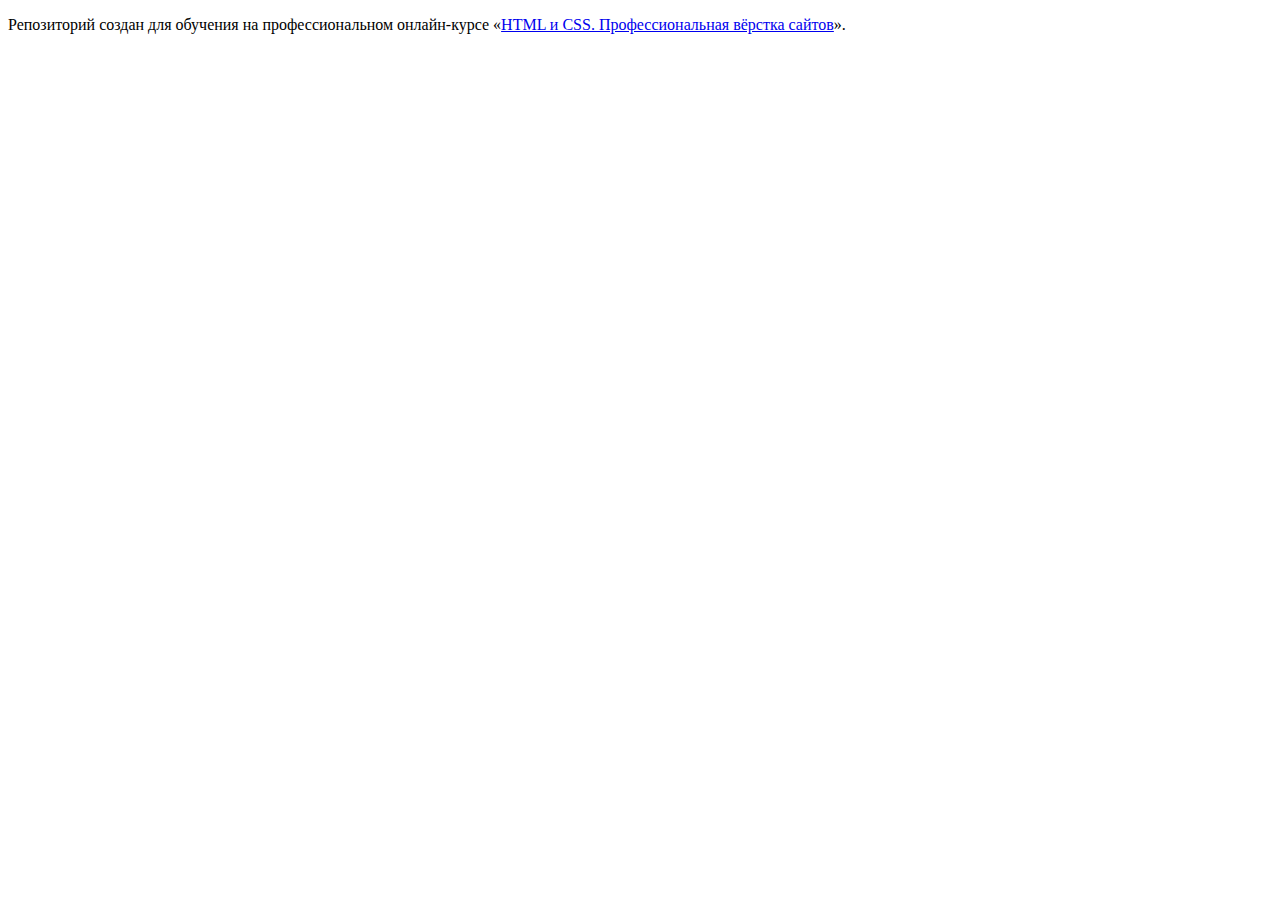
==== index.html @ 0f945d59 "init" ====
<!DOCTYPE html>
<html lang="ru">
  <head>
    <meta charset="utf-8" />
    <title>HTML Academy: Девайс</title>
  </head>
  <body>
    <p>
      Репозиторий создан для обучения на профессиональном онлайн‑курсе «<a
        href="https://htmlacademy.ru/intensive/htmlcss"
        >HTML и CSS. Профессиональная вёрстка сайтов</a
      >».
    </p>
  </body>
</html>
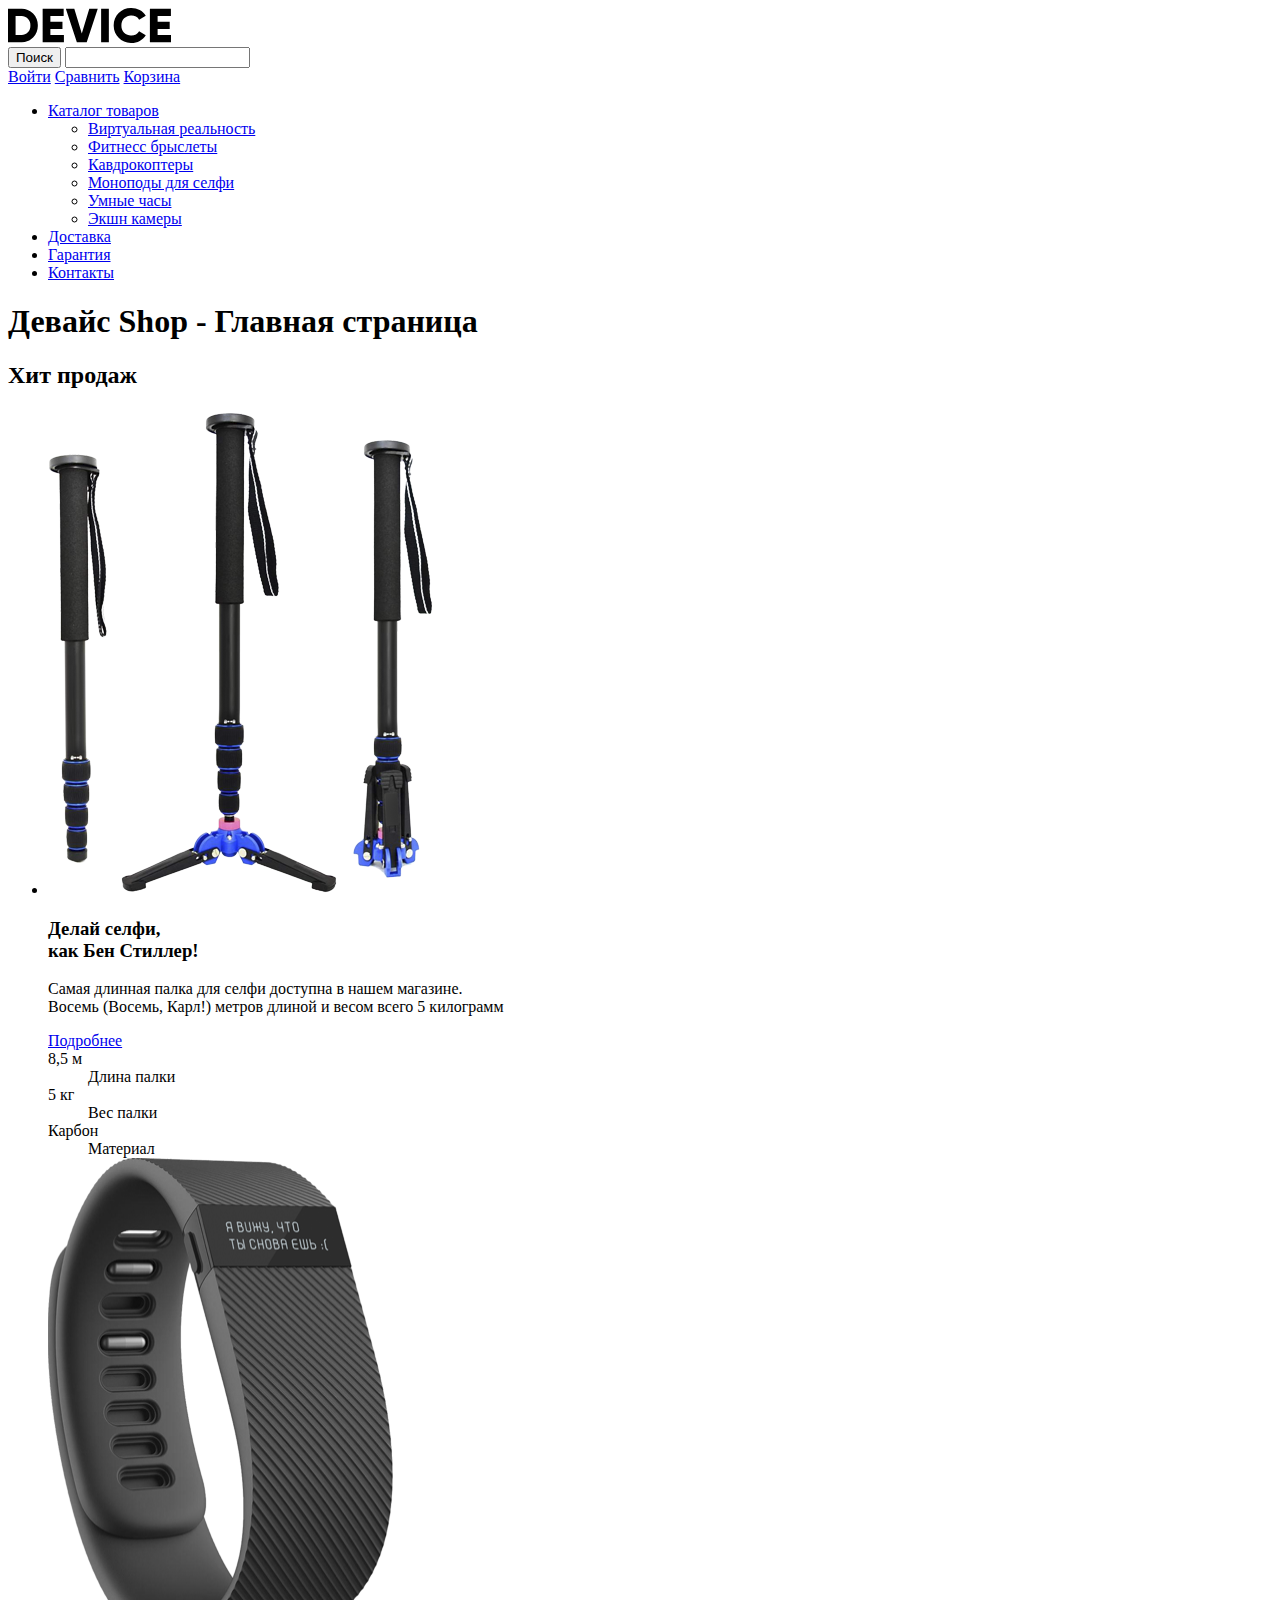
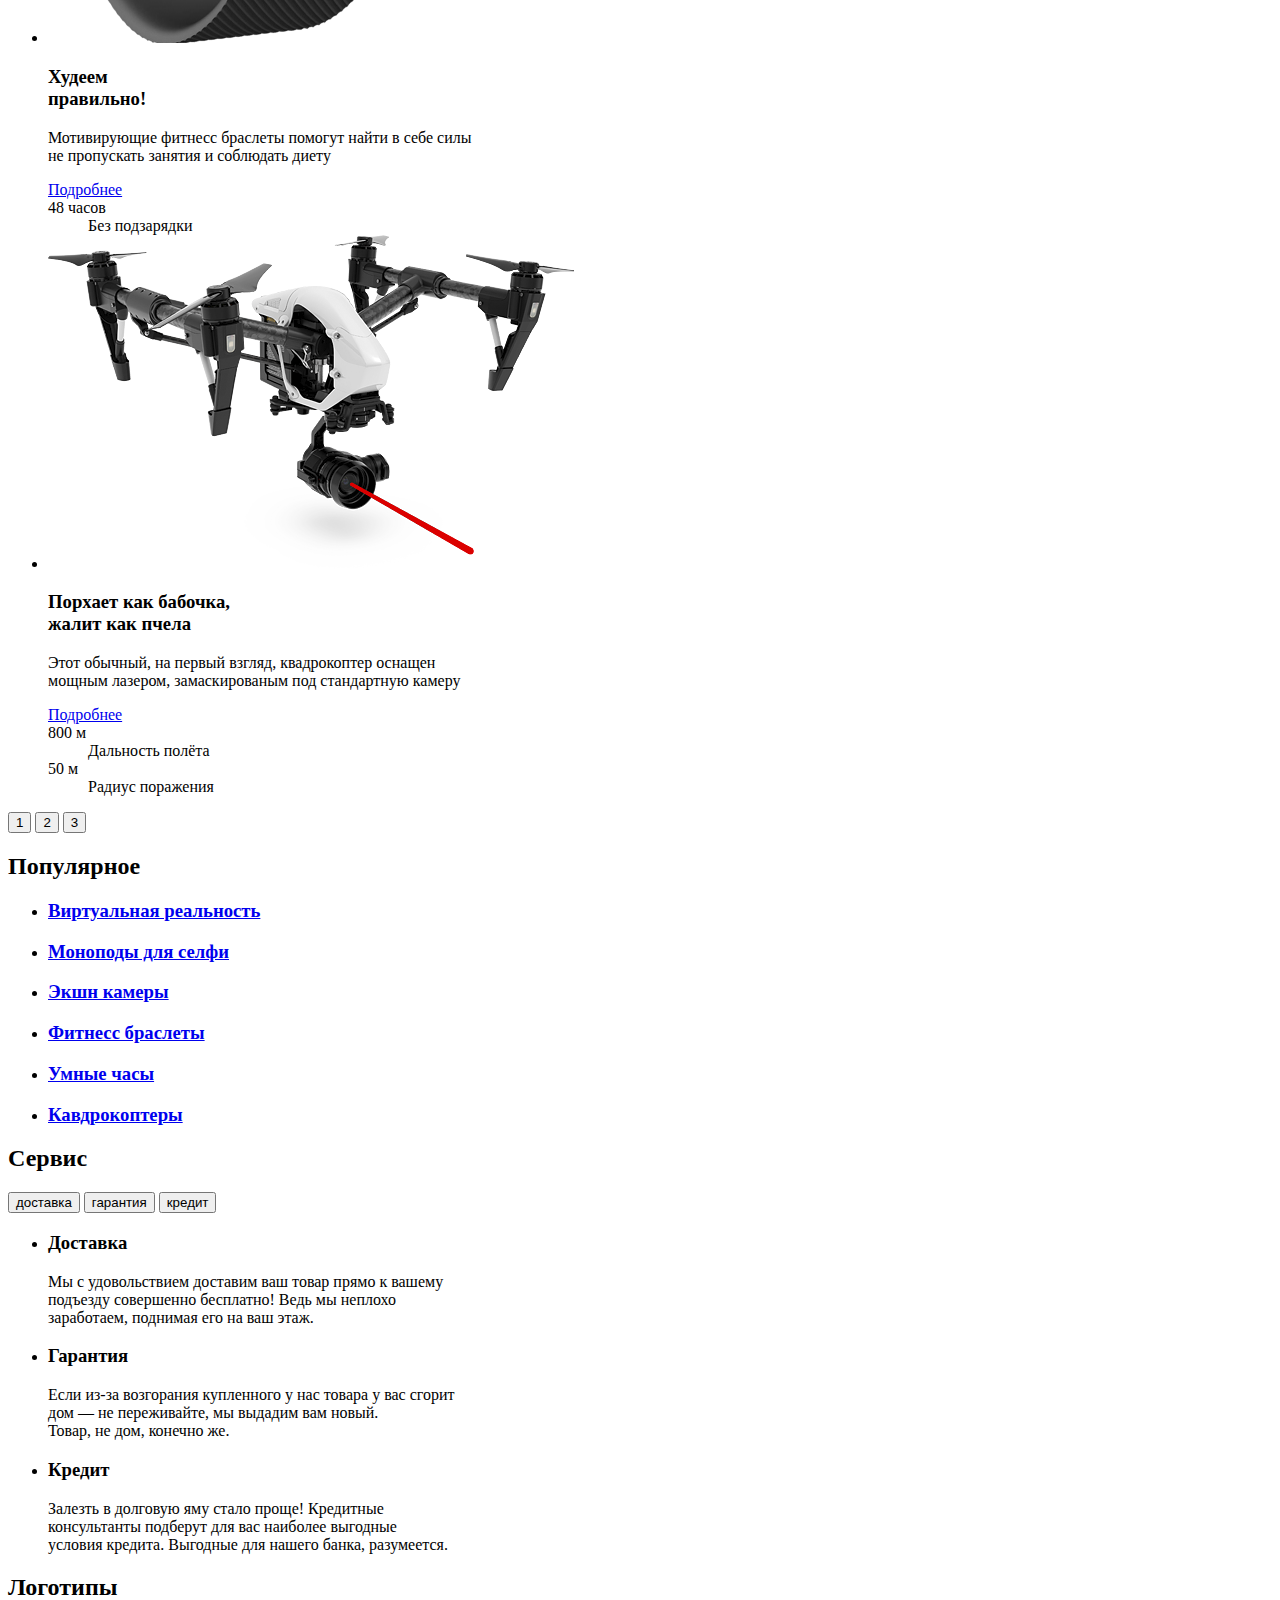
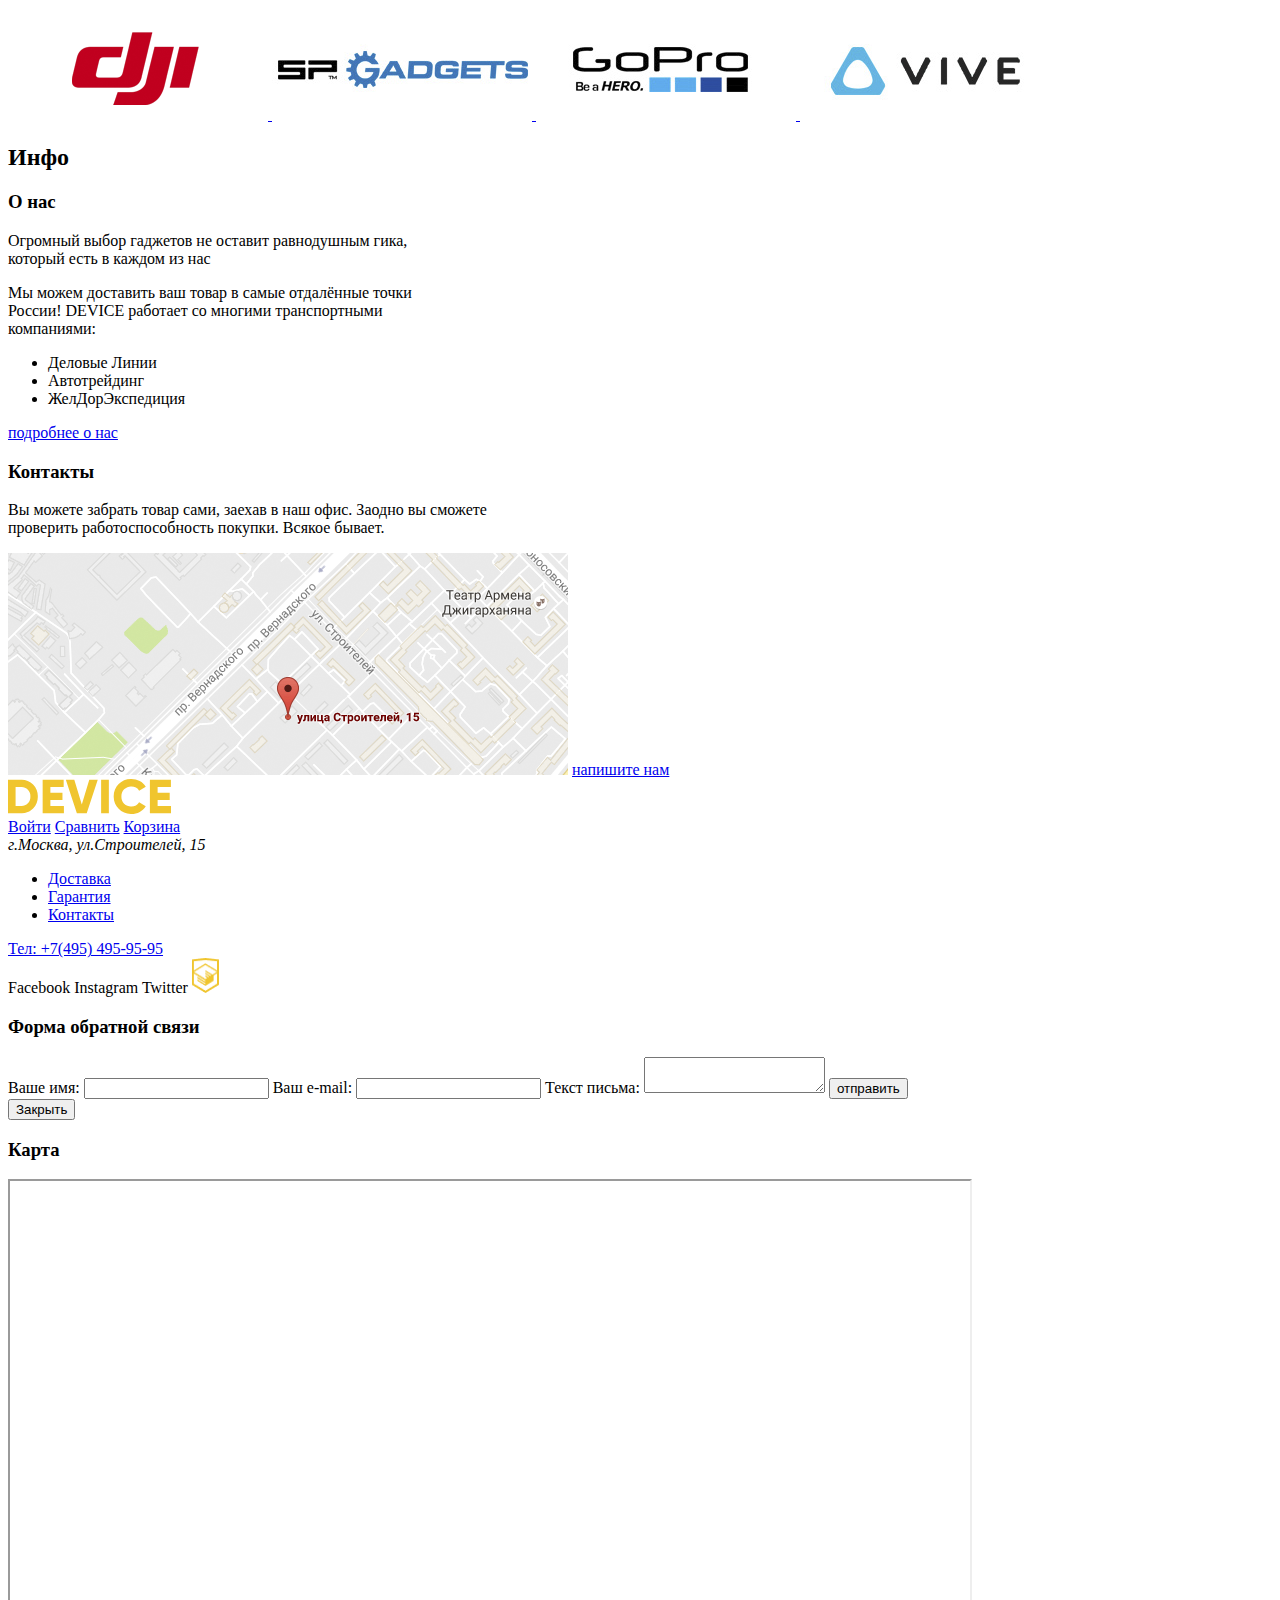
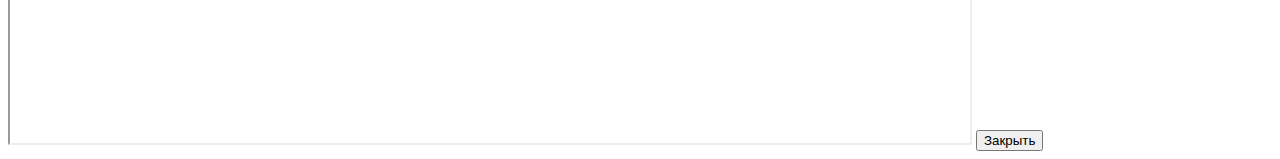
==== commit 1e667745: "add index markup" ====
--- a/index.html
+++ b/index.html
@@ -5,11 +5,307 @@
     <title>HTML Academy: Девайс</title>
   </head>
   <body>
-    <p>
-      Репозиторий создан для обучения на профессиональном онлайн‑курсе «<a
-        href="https://htmlacademy.ru/intensive/htmlcss"
-        >HTML и CSS. Профессиональная вёрстка сайтов</a
-      >».
-    </p>
+    <header>
+      <a>
+        <img src="/img/logo.svg" width="163" height="35" alt="Device logo" />
+      </a>
+      <div>
+        <form>
+          <button>Поиск</button>
+          <input type="text" />
+        </form>
+        <a href="#">Войти</a>
+        <a href="#">Сравнить</a>
+        <a href="#">Корзина</a>
+      </div>
+      <nav>
+        <ul>
+          <li>
+            <a href="#">Каталог товаров</a>
+            <div>
+              <ul>
+                <li><a href="#">Виртуальная реальность</a></li>
+                <li><a href="#">Фитнесс брыслеты</a></li>
+                <li><a href="#">Кавдрокоптеры</a></li>
+                <li><a href="#">Моноподы для селфи</a></li>
+                <li><a href="#">Умные часы</a></li>
+                <li><a href="#">Экшн камеры</a></li>
+              </ul>
+            </div>
+          </li>
+          <li><a href="#">Доставка</a></li>
+          <li><a href="#">Гарантия</a></li>
+          <li><a href="#">Контакты</a></li>
+        </ul>
+      </nav>
+    </header>
+    <main>
+      <h1>Девайс Shop - Главная страница</h1>
+      <section>
+        <h2>Хит продаж</h2>
+        <ul>
+          <li>
+            <div>
+              <img
+                src="/img/slider-1.png"
+                width="384"
+                height="486"
+                alt="Селфи палка"
+              />
+            </div>
+            <div>
+              <h3>
+                Делай селфи, <br />
+                как Бен Стиллер!
+              </h3>
+              <p>
+                Самая длинная палка для селфи доступна в нашем магазине. <br />
+                Восемь (Восемь, Карл!) метров длиной и весом всего 5 килограмм
+              </p>
+              <a href="#">Подробнее</a>
+              <dl>
+                <div>
+                  <dt>8,5 м</dt>
+                  <dd>Длина палки</dd>
+                </div>
+                <div>
+                  <dt>5 кг</dt>
+                  <dd>Вес палки</dd>
+                </div>
+                <div>
+                  <dt>Карбон</dt>
+                  <dd>Материал</dd>
+                </div>
+              </dl>
+            </div>
+          </li>
+          <li>
+            <div>
+              <img
+                src="/img/slider-2.png"
+                width="345"
+                height="485"
+                alt="Фитнесс браслет"
+              />
+            </div>
+            <div>
+              <h3>
+                Худеем <br />
+                правильно!
+              </h3>
+              <p>
+                Мотивирующие фитнесс браслеты помогут найти в себе силы <br />
+                не пропускать занятия и соблюдать диету
+              </p>
+              <a href="#">Подробнее</a>
+              <dl>
+                <div>
+                  <dt>48 часов</dt>
+                  <dd>Без подзарядки</dd>
+                </div>
+              </dl>
+            </div>
+          </li>
+          <li>
+            <div>
+              <img
+                src="/img/slider-3.png"
+                width="526"
+                height="334"
+                alt="Кавдрокоптер"
+              />
+            </div>
+            <div>
+              <h3>
+                Порхает как бабочка, <br />
+                жалит как пчела
+              </h3>
+              <p>
+                Этот обычный, на первый взгляд, квадрокоптер оснащен<br />
+                мощным лазером, замаскированым под стандартную камеру
+              </p>
+              <a href="#">Подробнее</a>
+              <dl>
+                <div>
+                  <dt>800 м</dt>
+                  <dd>Дальность полёта</dd>
+                </div>
+                <div>
+                  <dt>50 м</dt>
+                  <dd>Радиус поражения</dd>
+                </div>
+              </dl>
+            </div>
+          </li>
+        </ul>
+        <div>
+          <button>1</button>
+          <button>2</button>
+          <button>3</button>
+        </div>
+      </section>
+      <section>
+        <h2>Популярное</h2>
+        <ul>
+          <li>
+            <a href="#">
+              <div></div>
+              <h3>Виртуальная реальность</h3>
+            </a>
+          </li>
+          <li>
+            <a href="#">
+              <div></div>
+              <h3>Моноподы для селфи</h3>
+            </a>
+          </li>
+          <li>
+            <a href="#">
+              <div></div>
+              <h3>Экшн камеры</h3>
+            </a>
+          </li>
+          <li>
+            <a href="#">
+              <div></div>
+              <h3>Фитнесс браслеты</h3>
+            </a>
+          </li>
+          <li>
+            <a href="#">
+              <div></div>
+              <h3>Умные часы</h3>
+            </a>
+          </li>
+          <li>
+            <a href="#">
+              <div></div>
+              <h3>Кавдрокоптеры</h3>
+            </a>
+          </li>
+        </ul>
+      </section>
+      <section>
+        <h2>Сервис</h2>
+        <div>
+          <button>доставка</button>
+          <button>гарантия</button>
+          <button>кредит</button>
+        </div>
+      <ul>
+        <li>
+          <h3>Доставка</h3>
+          <p>Мы с удовольствием доставим ваш товар прямо к вашему <br>
+            подъезду совершенно бесплатно! Ведь мы неплохо <br>
+            заработаем, поднимая его на ваш этаж.</p>
+        </li>
+        <li>
+          <h3>Гарантия</h3>
+          <p>Если из-за возгорания купленного у нас товара у вас сгорит <br>
+            дом — не переживайте, мы выдадим вам новый. <br>
+            Товар, не дом, конечно же.</p>
+        </li>
+        <li>
+          <h3>Кредит</h3>
+          <p>Залезть в долговую яму стало проще! Кредитные <br>
+            консультанты подберут для вас наиболее выгодные <br>
+            условия кредита. Выгодные для нашего банка, разумеется.</p>
+        </li>
+      </ul>
+      </section>
+      <section>
+        <h2>Логотипы</h2>
+      <a href="#">
+        <img src="/img/djl.png"  width="260" height="100" alt="logo djl">
+      </a>
+      <a href="#">
+        <img src="/img/sp.png"  width="260" height="100" alt="logo sp">
+      </a>
+      <a href="#">
+        <img src="/img/gopro.png"  width="260" height="100" alt="logo gopro">
+      </a>
+      <a href="#">
+        <img src="/img/vive.png"  width="260" height="100" alt="logo vive">
+      </a>
+      </section>
+      <section>
+        <h2>Инфо</h2>
+        <div>
+          <h3>О нас</h3>
+          <p>Огромный выбор гаджетов не оставит равнодушным гика, <br>
+          который есть в каждом из нас</p>
+          <p>Мы можем доставить ваш товар в самые отдалённые точки <br>
+            России! DEVICE работает со многими транспортными <br> компаниями:</p>
+          <ul>
+            <li>Деловые Линии</li>
+            <li>Автотрейдинг</li>
+            <li>ЖелДорЭкспедиция</li>
+          </ul>
+          <a href="#">подробнее о нас</a>
+        </div>
+        <div>
+          <h3>Контакты</h3>
+          <p>Вы можете забрать товар сами, заехав в наш офис. Заодно вы сможете <br>
+          проверить работоспособность покупки. Всякое бывает.</p>
+          <img src="/img/map.png" width="560" height="222" alt="Карта">
+          <a href="#">напишите нам</a>
+        </div>
+      </section>
+    </main>
+    <footer>
+      <div>
+        <a href="#">
+          <img src="/img/logo-1.svg" alt="Логотип Девайс">
+        </a>
+        <div>
+          <a href="#">Войти</a>
+          <a href="#">Сравнить</a>
+          <a href="#">Корзина</a>
+        </div>
+      </div>
+      <div>
+        <address>г.Москва, ул.Строителей, 15</address>
+        <ul>
+          <li><a href="#">Доставка</a></li>
+          <li><a href="#">Гарантия</a></li>
+          <li><a href="#">Контакты</a></li>
+        </ul>
+        <a href="tel: +74954959595">Тел: +7(495) 495-95-95</a>
+      </div>
+      <div>
+        <span>Facebook</span>
+        <span>Instagram</span>
+        <span>Twitter</span>
+        <a href="#">
+          <img src="/img/logo-html.png" width="27" height="35" alt="Логотип Академии">
+        </a>
+      </div>
+    </footer>
+
+    <section>
+      <h3>Форма обратной связи</h3>
+      <form>
+        <label >Ваше имя:
+          <input>
+        </label>
+
+        <label>Ваш e-mail:
+          <input>
+        </label>
+
+        <label>Текст письма:
+          <textarea></textarea>
+        </label>
+        <button>отправить</button>
+      </form>
+      <button>Закрыть</button>
+    </section>
+
+    <section>
+      <h3>Карта</h3>
+      <iframe src="https://yandex.ru/map-widget/v1/-/CCUBjChlGD" width="960" height="562"></iframe>
+      <button type="button">Закрыть</button>
+    </section>
+
   </body>
 </html>
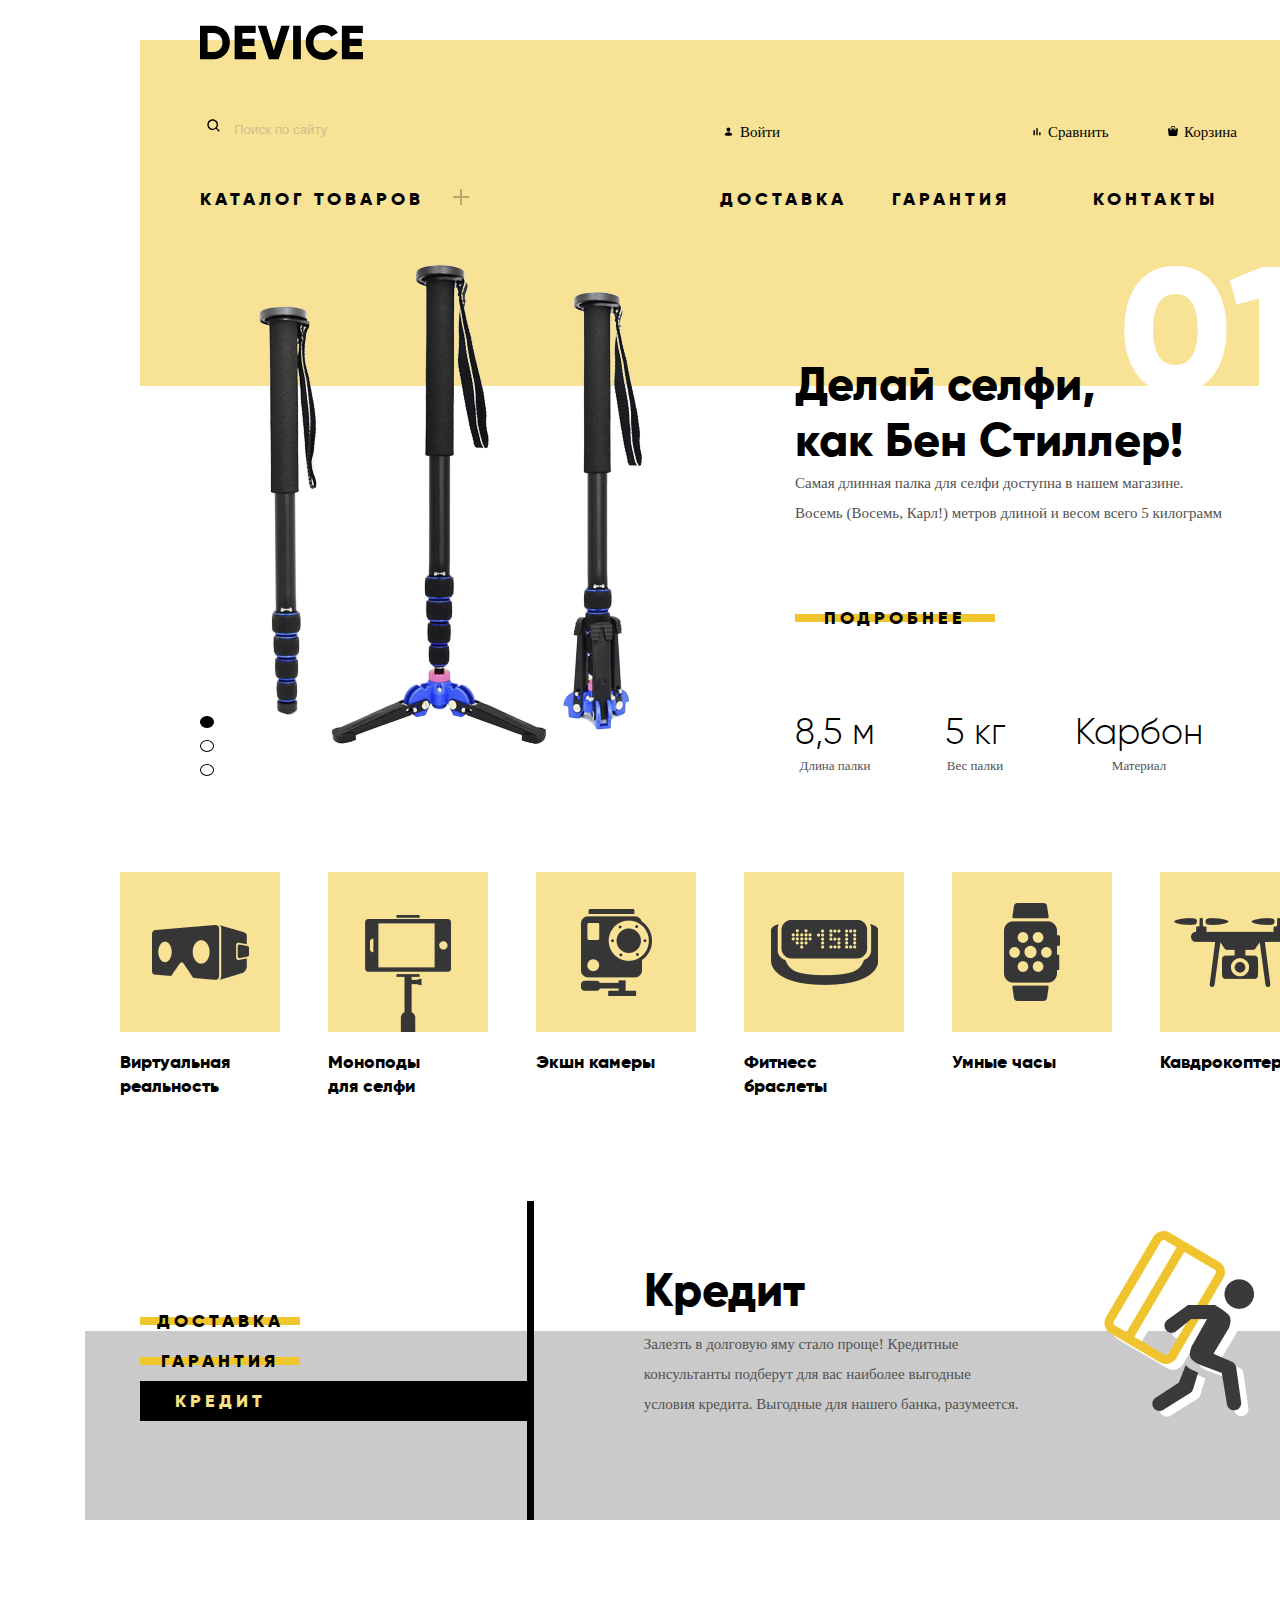
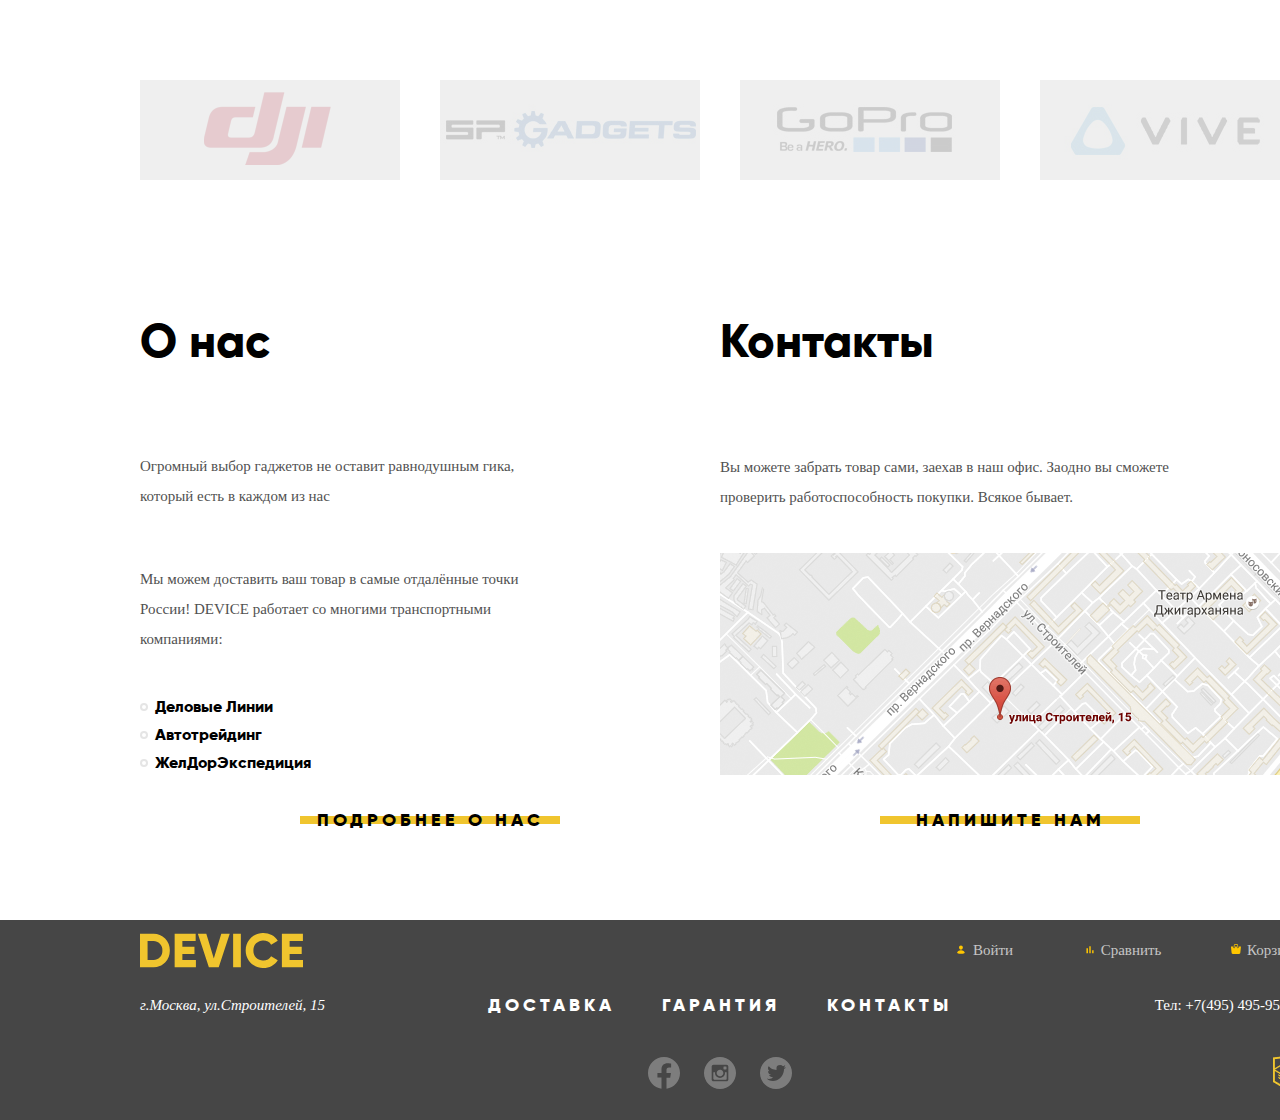
==== commit 544dc9ed: "catalog page complited" ====
--- a/index.html
+++ b/index.html
@@ -1,51 +1,130 @@
 <!DOCTYPE html>
-<html lang="ru">
+<html class="page" lang="ru">
   <head>
     <meta charset="utf-8" />
+    <link rel="stylesheet" href="css/normalize.css" />
+    <link rel="stylesheet" href="css/style.css" />
     <title>HTML Academy: Девайс</title>
   </head>
-  <body>
-    <header>
-      <a>
-        <img src="/img/logo.svg" width="163" height="35" alt="Device logo" />
+  <body class="page-body">
+    <svg display="none">
+      <symbol id="icon-user" viewBox="0 -5 16 18">
+        <path
+          d="M8.5 2.33331C9.69709 2.33331 10.6667 3.37748 10.6667 4.66665C10.6667 5.95581 9.69709 6.99998 8.5 6.99998C7.30292 6.99998 6.33334 5.95581 6.33334 4.66665C6.33334 3.37748 7.30292 2.33331 8.5 2.33331ZM8.5 11.6666C8.5 11.6666 12.8333 11.6666 12.8333 10.5C12.8333 9.09998 10.7208 7.58331 8.5 7.58331C6.27917 7.58331 4.16667 9.09998 4.16667 10.5C4.16667 11.6666 8.5 11.6666 8.5 11.6666Z"
+        />
+      </symbol>
+      <symbol id="icon-compare" viewBox="0 -3 14 16">
+        <path
+          d="M2.91669 5.36669H4.66669V11.0834H2.91669V5.36669ZM6.18335 2.91669H7.81669V11.0834H6.18335V2.91669ZM9.45002 7.58335H11.0834V11.0834H9.45002V7.58335Z"
+        />
+      </symbol>
+      <symbol id="icon-cart" viewBox="0 -1 12 12">
+        <path
+          d="M9.86209 2.52174C9.79272 2.43994 9.69335 2.39319 9.58921 2.39319H7.65768V3.41883C7.65768 3.89011 7.25353 4.27353 6.75677 4.27353C6.26002 4.27353 5.85587 3.89011 5.85587 3.41883V2.39319H4.05407V3.41883C4.05407 3.89011 3.64993 4.27353 3.15317 4.27353C2.65641 4.27353 2.25227 3.89011 2.25227 3.41883V2.39319H0.320829C0.216595 2.39319 0.117225 2.43994 0.0478559 2.52174C-0.0216036 2.60353 -0.0544864 2.71259 -0.0425945 2.82148L0.605604 8.78464C0.617676 9.45695 1.14173 10 1.78425 10H8.12578C8.76822 10 9.29227 9.45695 9.30443 8.78455L9.95263 2.82139C9.96443 2.71259 9.93155 2.60353 9.86209 2.52174Z"
+        />
+        <path
+          d="M3.15321 3.76068C3.35195 3.76068 3.51357 3.60735 3.51357 3.4188V1.53846C3.51357 1.01051 4.07474 0.683761 4.59465 0.683761H5.49555C6.04276 0.683761 6.39645 1.01923 6.39645 1.53846V3.4188C6.39645 3.60735 6.55816 3.76068 6.75681 3.76068C6.95546 3.76068 7.11717 3.60735 7.11717 3.4188V1.53846C7.11717 0.647009 6.43519 0 5.49555 0H4.59465C3.60114 0 2.79285 0.690171 2.79285 1.53846V3.4188C2.79285 3.60735 2.95447 3.76068 3.15321 3.76068Z"
+        />
+      </symbol>
+    </svg>
+    <header class="header">
+      <a class="logo header-logo link" href="/index.html">
+        <img src="/img/logo.svg" width="163" height="35" alt="Логотип сайта Device" />
       </a>
-      <div>
-        <form>
-          <button>Поиск</button>
-          <input type="text" />
+      <nav class="header-nav">
+        <form class="search-form">
+          <button class="search-form_button" type="submit">
+            <svg
+              width="16"
+              height="16"
+              viewBox="0 0 16 16"
+              fill="none"
+              xmlns="http://www.w3.org/2000/svg"
+            >
+              <path
+                d="M6.66671 12C7.85003 11.9998 8.99924 11.6036 9.93137 10.8747L12.862 13.8053L13.8047 12.8627L10.874 9.932C11.6034 8.99977 11.9998 7.85029 12 6.66666C12 3.726 9.60737 1.33333 6.66671 1.33333C3.72604 1.33333 1.33337 3.726 1.33337 6.66666C1.33337 9.60733 3.72604 12 6.66671 12ZM6.66671 2.66666C8.87271 2.66666 10.6667 4.46066 10.6667 6.66666C10.6667 8.87266 8.87271 10.6667 6.66671 10.6667C4.46071 10.6667 2.66671 8.87266 2.66671 6.66666C2.66671 4.46066 4.46071 2.66666 6.66671 2.66666Z"
+                fill="black"
+              />
+            </svg>
+            <span class="visually-hidden">Поиск</span>
+          </button>
+          <input
+            class="search-form_input"
+            type="text"
+            placeholder="Поиск по сайту"
+          />
         </form>
-        <a href="#">Войти</a>
-        <a href="#">Сравнить</a>
-        <a href="#">Корзина</a>
+        <div class="login-section">
+          <a class="header-link login" href="#">
+            <svg class="header-svg user-svg" width="16" height="16">
+              <use xlink:href="#icon-user"></use></svg
+            >Войти
+          </a>
+        </div>
+        <div class="cart-section">
+          <a class="header-link compare" href="#">
+            <svg class="header-svg" width="14" height="14">
+              <use xlink:href="#icon-compare"></use></svg
+            >Сравнить</a
+          >
+          <a class="header-link cart" href="#">
+            <svg class="header-svg" width="12" height="12">
+              <use xlink:href="#icon-cart"></use></svg
+            >Корзина
+          </a>
+        </div>
+        <div class="header-catalog">
+          <a class="nav-link link" href="#">
+            Каталог товаров
+          </a>
+          <svg
+            width="16"
+            height="16"
+            viewBox="0 0 16 16"
+            fill="none"
+            xmlns="http://www.w3.org/2000/svg"
+          >
+            <g opacity="0.3">
+              <path d="M16 7H9V0H7V7H0V9H7V16H9V9H16V7Z" fill="#272525" />
+            </g>
+          </svg>
+          <ul class="catalog-list list">
+            <li>
+              <a class="catalog-link link" href="#"
+              >Виртуальная реальность</a
+            >
+          </li>
+          <li>
+            <a class="catalog-link link" href="#">Фитнесс браслеты</a>
+          </li>
+          <li>
+            <a class="catalog-link link" href="#">Кавдрокоптеры</a>
+          </li>
+          <li>
+            <a class="catalog-link link" href="#">Моноподы для селфи</a>
+          </li>
+          <li>
+            <a class="catalog-link link" href="#">Умные часы</a>
+          </li>
+          <li>
+            <a class="catalog-link link" href="#">Экшн камеры</a>
+          </li>
+        </ul>
       </div>
-      <nav>
-        <ul>
-          <li>
-            <a href="#">Каталог товаров</a>
-            <div>
-              <ul>
-                <li><a href="#">Виртуальная реальность</a></li>
-                <li><a href="#">Фитнесс брыслеты</a></li>
-                <li><a href="#">Кавдрокоптеры</a></li>
-                <li><a href="#">Моноподы для селфи</a></li>
-                <li><a href="#">Умные часы</a></li>
-                <li><a href="#">Экшн камеры</a></li>
-              </ul>
-            </div>
-          </li>
-          <li><a href="#">Доставка</a></li>
-          <li><a href="#">Гарантия</a></li>
-          <li><a href="#">Контакты</a></li>
-        </ul>
+        <div class="header-delivery">
+          <a class="nav-link link" href="#">Доставка</a>
+          <a class="nav-link link" href="#">Гарантия</a>
+        </div>
+        <a class="header-contacts nav-link link" href="#">Контакты</a>
       </nav>
     </header>
-    <main>
-      <h1>Девайс Shop - Главная страница</h1>
-      <section>
-        <h2>Хит продаж</h2>
-        <ul>
-          <li>
-            <div>
+    <main class="main-container">
+      <h1 class="visually-hidden">Девайс Shop - Главная страница</h1>
+      <section class="main-slider-wrapper">
+        <h2 class="visually-hidden">Хит продаж</h2>
+        <ul class="main-slider-list list">
+          <li class="main-slider-item slider-item--active">
+            <div class="slider-img">
               <img
                 src="/img/slider-1.png"
                 width="384"
@@ -53,8 +132,8 @@
                 alt="Селфи палка"
               />
             </div>
-            <div>
-              <h3>
+            <div class="slider-content">
+              <h3 class="slider-header">
                 Делай селфи, <br />
                 как Бен Стиллер!
               </h3>
@@ -62,25 +141,27 @@
                 Самая длинная палка для селфи доступна в нашем магазине. <br />
                 Восемь (Восемь, Карл!) метров длиной и весом всего 5 килограмм
               </p>
-              <a href="#">Подробнее</a>
-              <dl>
-                <div>
-                  <dt>8,5 м</dt>
-                  <dd>Длина палки</dd>
+              <button class="button slider-content-button" href="#">
+                Подробнее
+              </button>
+              <div class="slider-table">
+                <div class="slider-table-column">
+                  <div class="slider-table-value">8,5 м</div>
+                  <div class="slider-table-property">Длина палки</div>
                 </div>
-                <div>
-                  <dt>5 кг</dt>
-                  <dd>Вес палки</dd>
+                <div class="slider-table-column">
+                  <div class="slider-table-value">5 кг</div>
+                  <div class="slider-table-property">Вес палки</div>
                 </div>
-                <div>
-                  <dt>Карбон</dt>
-                  <dd>Материал</dd>
+                <div class="slider-table-column">
+                  <div class="slider-table-value">Карбон</div>
+                  <div class="slider-table-property">Материал</div>
                 </div>
-              </dl>
+              </div>
             </div>
           </li>
-          <li>
-            <div>
+          <li class="main-slider-item">
+            <div class="slider-img">
               <img
                 src="/img/slider-2.png"
                 width="345"
@@ -88,8 +169,8 @@
                 alt="Фитнесс браслет"
               />
             </div>
-            <div>
-              <h3>
+            <div class="slider-content">
+              <h3 class="slider-header">
                 Худеем <br />
                 правильно!
               </h3>
@@ -97,17 +178,17 @@
                 Мотивирующие фитнесс браслеты помогут найти в себе силы <br />
                 не пропускать занятия и соблюдать диету
               </p>
-              <a href="#">Подробнее</a>
-              <dl>
-                <div>
-                  <dt>48 часов</dt>
-                  <dd>Без подзарядки</dd>
+              <a class="slider-content-button button" href="#">Подробнее</a>
+              <div class="slider-table">
+                <div class="slider-table-column">
+                  <div class="slider-table-value">48 часов</div>
+                  <div class="slider-table-property">Без подзарядки</div>
                 </div>
-              </dl>
+              </div>
             </div>
           </li>
-          <li>
-            <div>
+          <li class="main-slider-item">
+            <div class="slider-img">
               <img
                 src="/img/slider-3.png"
                 width="526"
@@ -115,8 +196,8 @@
                 alt="Кавдрокоптер"
               />
             </div>
-            <div>
-              <h3>
+            <div class="slider-content">
+              <h3 class="slider-header">
                 Порхает как бабочка, <br />
                 жалит как пчела
               </h3>
@@ -124,188 +205,310 @@
                 Этот обычный, на первый взгляд, квадрокоптер оснащен<br />
                 мощным лазером, замаскированым под стандартную камеру
               </p>
-              <a href="#">Подробнее</a>
-              <dl>
-                <div>
-                  <dt>800 м</dt>
-                  <dd>Дальность полёта</dd>
+              <a class="slider-content-button button" href="#">Подробнее</a>
+              <div class="slider-table">
+                <div class="slider-table-column">
+                  <div class="slider-table-value">800 м</div>
+                  <div class="slider-table-property">Дальность полёта</div>
                 </div>
-                <div>
-                  <dt>50 м</dt>
-                  <dd>Радиус поражения</dd>
+                <div class="slider-table-column">
+                  <div class="slider-table-value">50 м</div>
+                  <div class="slider-table-property">Радиус поражения</div>
                 </div>
-              </dl>
+              </div>
             </div>
           </li>
         </ul>
-        <div>
-          <button>1</button>
-          <button>2</button>
-          <button>3</button>
+        <div class="slider-controls-wrapper">
+          <button
+            class="slider-control slider-control--active"
+            type="button"
+            id = 'control-1'
+            aria-label="слайд 1"
+          ></button>
+          <button class="slider-control" type="button" id = 'control-2' aria-label="слайд 2"></button>
+          <button class="slider-control" type="button" id = 'control-3' aria-label="слайд 3"></button>
         </div>
       </section>
-      <section>
-        <h2>Популярное</h2>
-        <ul>
-          <li>
-            <a href="#">
-              <div></div>
+      <section class="main-popular-wrapper">
+        <h2 class="visually-hidden">Популярное</h2>
+        <ul class="popular-list list">
+          <li>
+            <a class="popular-link link" href="./catalog.html">
+              <div class="popular-img popular-1"></div>
               <h3>Виртуальная реальность</h3>
             </a>
           </li>
           <li>
-            <a href="#">
-              <div></div>
-              <h3>Моноподы для селфи</h3>
+            <a class="popular-link link" href="./catalog.html">
+              <div class="popular-img popular-2"></div>
+              <h3>
+                Моноподы <br />
+                для селфи
+              </h3>
             </a>
           </li>
           <li>
-            <a href="#">
-              <div></div>
+            <a class="popular-link link" href="./catalog.html">
+              <div class="popular-img popular-3"></div>
               <h3>Экшн камеры</h3>
             </a>
           </li>
           <li>
-            <a href="#">
-              <div></div>
+            <a class="popular-link link" href="./catalog.html">
+              <div class="popular-img popular-4"></div>
               <h3>Фитнесс браслеты</h3>
             </a>
           </li>
           <li>
-            <a href="#">
-              <div></div>
+            <a class="popular-link link" href="./catalog.html">
+              <div class="popular-img popular-5"></div>
               <h3>Умные часы</h3>
             </a>
           </li>
           <li>
-            <a href="#">
-              <div></div>
+            <a class="popular-link link" href="./catalog.html">
+              <div class="popular-img popular-6"></div>
               <h3>Кавдрокоптеры</h3>
             </a>
           </li>
         </ul>
       </section>
-      <section>
-        <h2>Сервис</h2>
-        <div>
-          <button>доставка</button>
-          <button>гарантия</button>
-          <button>кредит</button>
-        </div>
-      <ul>
-        <li>
-          <h3>Доставка</h3>
-          <p>Мы с удовольствием доставим ваш товар прямо к вашему <br>
-            подъезду совершенно бесплатно! Ведь мы неплохо <br>
-            заработаем, поднимая его на ваш этаж.</p>
-        </li>
-        <li>
-          <h3>Гарантия</h3>
-          <p>Если из-за возгорания купленного у нас товара у вас сгорит <br>
-            дом — не переживайте, мы выдадим вам новый. <br>
-            Товар, не дом, конечно же.</p>
-        </li>
-        <li>
-          <h3>Кредит</h3>
-          <p>Залезть в долговую яму стало проще! Кредитные <br>
-            консультанты подберут для вас наиболее выгодные <br>
-            условия кредита. Выгодные для нашего банка, разумеется.</p>
-        </li>
-      </ul>
+      <section class="main-service-wrapper">
+        <h2 class="visually-hidden">Сервис</h2>
+        <div class="service-buttons-wrapper">
+          <div class="service-button-wrapper">
+            <button class="button service-button" type="button">
+              доставка
+            </button>
+          </div>
+          <div class="service-button-wrapper">
+            <button class="button service-button" type="button">
+              гарантия
+            </button>
+          </div>
+          <div class="service-button-wrapper service-button--active">
+            <button
+              class="button service-button service-button--active"
+              type="button"
+            >
+              кредит
+            </button>
+          </div>
+        </div>
+        <ul class="service-list list">
+          <li class="service-item delivery">
+            <h3>Доставка</h3>
+            <p>
+              Мы с удовольствием доставим ваш товар прямо к вашему <br />
+              подъезду совершенно бесплатно! Ведь мы неплохо <br />
+              заработаем, поднимая его на ваш этаж.
+            </p>
+          </li>
+          <li class="service-item warranty" hidden>
+            <h3>Гарантия</h3>
+            <p>
+              Если из-за возгорания купленного у нас товара у вас сгорит <br />
+              дом — не переживайте, мы выдадим вам новый. <br />
+              Товар, не дом, конечно же.
+            </p>
+          </li>
+          <li class="service-item  service-item--active credit" hidden>
+            <h3>Кредит</h3>
+            <p>
+              Залезть в долговую яму стало проще! Кредитные <br />
+              консультанты подберут для вас наиболее выгодные <br />
+              условия кредита. Выгодные для нашего банка, разумеется.
+            </p>
+          </li>
+        </ul>
       </section>
-      <section>
-        <h2>Логотипы</h2>
-      <a href="#">
-        <img src="/img/djl.png"  width="260" height="100" alt="logo djl">
-      </a>
-      <a href="#">
-        <img src="/img/sp.png"  width="260" height="100" alt="logo sp">
-      </a>
-      <a href="#">
-        <img src="/img/gopro.png"  width="260" height="100" alt="logo gopro">
-      </a>
-      <a href="#">
-        <img src="/img/vive.png"  width="260" height="100" alt="logo vive">
-      </a>
+      <section class="main-logo-wrapper">
+        <h2 class="visually-hidden">Логотипы</h2>
+        <a class="logo-link link" href="#">
+          <img src="/img/djl.png" width="260" height="100" alt="logo djl" />
+        </a>
+        <a class="logo-link link" href="#">
+          <img src="/img/sp.png" width="260" height="100" alt="logo sp" />
+        </a>
+        <a class="logo-link link" href="#">
+          <img src="/img/gopro.png" width="260" height="100" alt="logo gopro" />
+        </a>
+        <a class="logo-link link" href="#">
+          <img src="/img/vive.png" width="260" height="100" alt="logo vive" />
+        </a>
       </section>
-      <section>
-        <h2>Инфо</h2>
-        <div>
-          <h3>О нас</h3>
-          <p>Огромный выбор гаджетов не оставит равнодушным гика, <br>
-          который есть в каждом из нас</p>
-          <p>Мы можем доставить ваш товар в самые отдалённые точки <br>
-            России! DEVICE работает со многими транспортными <br> компаниями:</p>
-          <ul>
-            <li>Деловые Линии</li>
-            <li>Автотрейдинг</li>
-            <li>ЖелДорЭкспедиция</li>
+      <section class="main-info">
+        <h2 class="visually-hidden">Инфо</h2>
+        <div class="info-item">
+          <h3 class="info-header">О нас</h3>
+          <p>
+            Огромный выбор гаджетов не оставит равнодушным гика, <br />
+            который есть в каждом из нас
+          </p>
+          <p>
+            Мы можем доставить ваш товар в самые отдалённые точки <br />
+            России! DEVICE работает со многими транспортными <br />
+            компаниями:
+          </p>
+          <ul class="carrier-list list">
+            <li class="carrier-item">Деловые Линии</li>
+            <li class="carrier-item">Автотрейдинг</li>
+            <li class="carrier-item">ЖелДорЭкспедиция</li>
           </ul>
-          <a href="#">подробнее о нас</a>
-        </div>
-        <div>
-          <h3>Контакты</h3>
-          <p>Вы можете забрать товар сами, заехав в наш офис. Заодно вы сможете <br>
-          проверить работоспособность покупки. Всякое бывает.</p>
-          <img src="/img/map.png" width="560" height="222" alt="Карта">
-          <a href="#">напишите нам</a>
+          <a class="info-button button" href="#">подробнее о нас</a>
+        </div>
+        <div class="info-item">
+          <h3 class="info-header">Контакты</h3>
+          <p>
+            Вы можете забрать товар сами, заехав в наш офис. Заодно вы сможете
+            <br />
+            проверить работоспособность покупки. Всякое бывает.
+          </p>
+          <button class="info-map-button">
+            <img src="/img/map.png" width="560" height="222" alt="Карта" />
+          </button>
+          <button class="info-button button feedback-button" href="#">напишите нам</button>
         </div>
       </section>
     </main>
-    <footer>
-      <div>
-        <a href="#">
-          <img src="/img/logo-1.svg" alt="Логотип Девайс">
+    <footer class="page-footer footer">
+      <div class="footer-content-wrapper">
+        <a class="footer-logo logo link" href="/index.html">
+          <img src="/img/logo-1.svg" alt="Логотип Девайс" />
         </a>
-        <div>
-          <a href="#">Войти</a>
-          <a href="#">Сравнить</a>
-          <a href="#">Корзина</a>
-        </div>
-      </div>
-      <div>
-        <address>г.Москва, ул.Строителей, 15</address>
-        <ul>
-          <li><a href="#">Доставка</a></li>
-          <li><a href="#">Гарантия</a></li>
-          <li><a href="#">Контакты</a></li>
+        <div class="footer-link-wrapper">
+          <a class="footer-link login" href="#">
+            <svg width="17" height="16">
+              <use xlink:href="#icon-user"></use></svg
+            >Войти</a
+          >
+          <a class="footer-link compare" href="#">
+            <svg width="14" height="14">
+              <use xlink:href="#icon-compare"></use></svg
+            >Сравнить
+          </a>
+          <a class="footer-link cart" href="#">
+            <svg width="12" height="12">
+              <use xlink:href="#icon-cart"></use></svg
+            >Корзина</a
+          >
+        </div>
+
+        <address class="footer-adress footer-contacts">
+          г.Москва, ул.Строителей, 15
+        </address>
+        <ul class="footer-nav-wrapper list">
+          <li>
+            <a class="footer-nav-link link" href="#">Доставка</a>
+          </li>
+          <li>
+            <a class="footer-nav-link link" href="#">Гарантия</a>
+          </li>
+          <li>
+            <a class="footer-nav-link link" href="#">Контакты</a>
+          </li>
         </ul>
-        <a href="tel: +74954959595">Тел: +7(495) 495-95-95</a>
-      </div>
-      <div>
-        <span>Facebook</span>
-        <span>Instagram</span>
-        <span>Twitter</span>
-        <a href="#">
-          <img src="/img/logo-html.png" width="27" height="35" alt="Логотип Академии">
+        <a class="footer-tel link footer-contacts" href="tel: +74954959595"
+          >Тел: +7(495) 495-95-95</a
+        >
+        <section class="social-wrapper">
+          <a href="/">
+            <span class="visually-hidden"> Facebook </span>
+            <svg
+              width="32"
+              height="32"
+              viewBox="0 0 32 32"
+              fill="none"
+              xmlns="http://www.w3.org/2000/svg"
+            >
+              <path
+                d="M31.9973 16C31.9973 7.16267 24.8347 0 15.9987 0C7.16267 0 0 7.16267 0 16C0 23.984 5.85067 30.6027 13.4987 31.8027V20.624H9.43733V15.9987H13.4987V12.4747C13.4987 8.464 15.888 6.24933 19.5413 6.24933C21.292 6.24933 23.1227 6.56133 23.1227 6.56133V10.4987H21.1067C19.12 10.4987 18.5 11.732 18.5 12.9973V16H22.9373L22.228 20.6253H18.5V31.804C26.148 30.604 31.9987 23.9853 31.9987 16H31.9973Z"
+                fill="white"
+              />
+            </svg>
+          </a>
+          <a href="/">
+            <span class="visually-hidden"> Instagram </span>
+            <svg
+              width="32"
+              height="32"
+              viewBox="0 0 32 32"
+              fill="none"
+              xmlns="http://www.w3.org/2000/svg"
+            >
+              <path
+                d="M21 16C21 17.3261 20.4732 18.5979 19.5355 19.5355C18.5979 20.4732 17.3261 21 16 21C14.6739 21 13.4021 20.4732 12.4645 19.5355C11.5268 18.5979 11 17.3261 11 16C11 15.715 11.03 15.4367 11.0817 15.1667H9.33333V21.8283C9.33333 22.2917 9.70833 22.6667 10.1717 22.6667H21.83C22.0521 22.6662 22.2649 22.5777 22.4217 22.4205C22.5786 22.2634 22.6667 22.0504 22.6667 21.8283V15.1667H20.9183C20.97 15.4367 21 15.715 21 16ZM16 19.3333C16.4378 19.3332 16.8714 19.2469 17.2759 19.0792C17.6803 18.9116 18.0478 18.6659 18.3574 18.3562C18.6669 18.0465 18.9124 17.6789 19.0799 17.2743C19.2473 16.8698 19.3334 16.4362 19.3333 15.9983C19.3332 15.5605 19.2469 15.1269 19.0792 14.7225C18.9116 14.318 18.6659 13.9505 18.3562 13.641C18.0465 13.3314 17.6789 13.0859 17.2743 12.9185C16.8698 12.751 16.4362 12.6649 15.9983 12.665C15.1141 12.6652 14.2661 13.0167 13.641 13.6421C13.0158 14.2676 12.6648 15.1157 12.665 16C12.6652 16.8843 13.0167 17.7322 13.6421 18.3574C14.2676 18.9825 15.1157 19.3336 16 19.3333ZM20 12.5H21.9983C22.1311 12.5 22.2584 12.4474 22.3525 12.3537C22.4465 12.2599 22.4996 12.1328 22.5 12V10.0017C22.5 9.86862 22.4471 9.74102 22.3531 9.64693C22.259 9.55285 22.1314 9.5 21.9983 9.5H20C19.8669 9.5 19.7393 9.55285 19.6453 9.64693C19.5512 9.74102 19.4983 9.86862 19.4983 10.0017V12C19.5 12.275 19.725 12.5 20 12.5ZM16 0C11.7565 0 7.68687 1.68571 4.68629 4.68629C1.68571 7.68687 0 11.7565 0 16C0 20.2435 1.68571 24.3131 4.68629 27.3137C7.68687 30.3143 11.7565 32 16 32C18.1012 32 20.1817 31.5861 22.1229 30.7821C24.0641 29.978 25.828 28.7994 27.3137 27.3137C28.7994 25.828 29.978 24.0641 30.7821 22.1229C31.5861 20.1817 32 18.1012 32 16C32 13.8989 31.5861 11.8183 30.7821 9.87706C29.978 7.93586 28.7994 6.17203 27.3137 4.68629C25.828 3.20055 24.0641 2.022 22.1229 1.21793C20.1817 0.413852 18.1012 0 16 0ZM24.3333 22.4817C24.3333 23.5 23.5 24.3333 22.4817 24.3333H9.51833C8.5 24.3333 7.66667 23.5 7.66667 22.4817V9.51833C7.66667 8.5 8.5 7.66667 9.51833 7.66667H22.4817C23.5 7.66667 24.3333 8.5 24.3333 9.51833V22.4817Z"
+                fill="white"
+              />
+            </svg>
+          </a>
+          <a href="/">
+            <span class="visually-hidden"> Twitter </span>
+            <svg
+              width="32"
+              height="32"
+              viewBox="0 0 32 32"
+              fill="none"
+              xmlns="http://www.w3.org/2000/svg"
+            >
+              <path
+                d="M16 32C13.8333 32 11.7604 31.5781 9.78125 30.7344C7.80208 29.8906 6.09896 28.7552 4.67188 27.3281C3.24479 25.901 2.10938 24.1979 1.26562 22.2188C0.421875 20.2396 0 18.1667 0 16C0 13.8333 0.421875 11.7604 1.26562 9.78125C2.10938 7.80208 3.24479 6.09896 4.67188 4.67188C6.09896 3.24479 7.80208 2.10938 9.78125 1.26562C11.7604 0.421875 13.8333 0 16 0C18.1667 0 20.2396 0.421875 22.2188 1.26562C24.1979 2.10938 25.901 3.24479 27.3281 4.67188C28.7552 6.09896 29.8906 7.80208 30.7344 9.78125C31.5781 11.7604 32 13.8333 32 16C32 18.1667 31.5781 20.2396 30.7344 22.2188C29.8906 24.1979 28.7552 25.901 27.3281 27.3281C25.901 28.7552 24.1979 29.8906 22.2188 30.7344C20.2396 31.5781 18.1667 32 16 32ZM25.4062 8C25.2812 8.0625 25.0938 8.17708 24.8438 8.34375L24.2344 8.75L23.6562 9.0625L23 9.28125C22.2292 8.42708 21.2812 8 20.1562 8C17.7188 8 16.5 9.02083 16.5 11.0625V12.9062C13.1458 12.7396 10.5729 11.5104 8.78125 9.21875C8.26042 9.76042 8 10.3542 8 11C8 12.375 8.51042 13.4167 9.53125 14.125C9.40625 14.125 9.22917 14.1354 9 14.1562C8.77083 14.1771 8.58854 14.1771 8.45312 14.1562C8.31771 14.1354 8.16667 14.0833 8 14C8 14.9583 8.25521 15.7552 8.76562 16.3906C9.27604 17.026 9.97917 17.4375 10.875 17.625C10.6667 17.875 10.375 18 10 18C9.66667 18 9.375 17.9062 9.125 17.7188C9.125 18.5312 9.51562 19.1615 10.2969 19.6094C11.0781 20.0573 11.9583 20.2917 12.9375 20.3125C12.5625 20.875 12.0156 21.2969 11.2969 21.5781C10.5781 21.8594 9.8125 22 9 22C8.70833 22 8.30729 21.9271 7.79688 21.7812C7.28646 21.6354 7.02083 21.5625 7 21.5625C7.33333 22.2292 8.01562 22.8021 9.04688 23.2812C10.0781 23.7604 11.3854 24 12.9688 24C14.3646 24 15.6667 23.7552 16.875 23.2656C18.0833 22.776 19.1146 22.125 19.9688 21.3125C20.8229 20.5 21.5573 19.5729 22.1719 18.5312C22.7865 17.4896 23.2448 16.4115 23.5469 15.2969C23.849 14.1823 24 13.0833 24 12C24 11.9583 24.125 11.8698 24.375 11.7344C24.625 11.599 24.9167 11.4167 25.25 11.1875C25.5833 10.9583 25.8333 10.7188 26 10.4688C24.875 10.4688 24.125 10.4896 23.75 10.5312C24.4792 10.0938 25.0312 9.25 25.4062 8Z"
+                fill="white"
+              />
+            </svg>
+          </a>
+        </section>
+        <a class="academy-logo" href="https://htmlacademy.ru/">
+          <img
+            src="/img/logo-html.png"
+            width="27"
+            height="35"
+            alt="Логотип Академии"
+          />
         </a>
       </div>
     </footer>
 
-    <section>
-      <h3>Форма обратной связи</h3>
-      <form>
-        <label >Ваше имя:
-          <input>
-        </label>
+    <section class="modal feedback-modal"  tabindex="-1">
+    <div class="modal-content">
+      <h2 class="visually-hidden">Форма обратной связи</h2>
+      <form class="feedback-form">
+      <p>
+        <label for="name-name">Ваше имя: </label>
+        <input class = "name-input text" type="text" id='name-name' name="name" placeholder="Имя Фамилия" required/>
+      </p>
+      <p>
+        <label for="email-email">Ваш e-mail: </label>
+        <input class = "email-input text" type="email" id='email-email' name="email" placeholder="example@email.com" required/>
+      </p>
+        <label for="text-text">Текст письма:</label>
+        <textarea class= "text" type="text" id='text-text' name="text" minlength="10" required placeholder="Напишите сообщение не менее 10 символов"></textarea>
+        <button class="feedback-submit-button button" type="submit">
+          отправить
+        </button>
+      </form>
+      <button class="modal-close-button feedback-close-btn" type="button" aria-label="Закрыть"></button>
+    </div>
+  </section>
 
-        <label>Ваш e-mail:
-          <input>
-        </label>
+    <section class="modal map-modal" tabindex="-1">
+    <div class="modal-content">
+      <h3 class="visually-hidden">Карта</h3>
+      <iframe
+        src="https://yandex.ru/map-widget/v1/-/CCUFy8fNwA"
+        frameborder="1"
+        allowfullscreen="true"
+        width="960"
+        height="562"
+      ></iframe>
+      <button class="modal-close-button map-close-btn" type="button" aria-label="Закрыть"></button>
+    </div>
+  </section>
 
-        <label>Текст письма:
-          <textarea></textarea>
-        </label>
-        <button>отправить</button>
-      </form>
-      <button>Закрыть</button>
-    </section>
-
-    <section>
-      <h3>Карта</h3>
-      <iframe src="https://yandex.ru/map-widget/v1/-/CCUBjChlGD" width="960" height="562"></iframe>
-      <button type="button">Закрыть</button>
-    </section>
-
+    <script src="src/menu.js"></script>
+    <script src="src/modal.js"></script>
+    <script src="src/slider.js"></script>
+    <script src="src/service-btn.js"></script>
   </body>
 </html>
--- a/css/style.css
+++ b/css/style.css
@@ -0,0 +1,1584 @@
+@font-face {
+  font-family: "Open Sans Light";
+  font-style: normal;
+  font-weight: 300;
+  src: local("Open Sans Light"),
+    url("../fonts/open-sans-v28-latin_cyrillic-300.woff2") format("woff2"),
+    url("../fonts/open-sans-v28-latin_cyrillic-300.woff") format("woff");
+}
+
+@font-face {
+  font-family: "Gilroy Bold";
+  font-style: normal;
+  font-weight: 800;
+  src: local("Gilroy Bold"),
+    url("../fonts/gilroyextrabold.woff2") format("woff2"),
+    url("../fonts/gilroyextrabold.woff") format("woff");
+}
+
+@font-face {
+  font-family: "Gilroy Light";
+  font-style: normal;
+  font-weight: 300;
+  src: local("Gilroy Light"), url("../fonts/gilroylight.woff2") format("woff2"),
+    url("../fonts/gilroylight.woff") format("woff");
+}
+
+:root {
+  --text-black: #000000;
+  --text-black-opacity: rgba(0, 0, 0, 0.3);
+  --text-black-opacity2: rgba(0, 0, 0, 0.05);
+  --text-black-opacity3: rgba(0, 0, 0, 0.7);
+  --text-gray: #515151;
+  --text-light-gray: #46464678;
+  --text-white: #ffffff;
+  --text-white-light: rgba(255, 255, 255, 0.7);
+  --text-white-lighter: rgba(255, 255, 255, 0.3);
+  --background-gray: #464646;
+  --background-light-gray: #eeeeee;
+  --background-yellow: #f0c52e;
+  --background-yellow-light: #f7e296;
+  --special-active-yellow: #f7e184;
+  --button-black: #000000;
+  --menu-yellow: #f7e296;
+  --icon-yellow: #ffc600;
+  --invalid-red: #edb5b5;
+  --shadow: rgba(0, 0, 0, 0.7);
+  --yellow-gradient-slider: linear-gradient(180deg, rgb(247, 226, 150) 170px, rgb(255, 255, 255) 115px);
+  --gray-gradient-service: linear-gradient(180deg, rgb(255, 255, 255) 130px, rgba(150, 150, 150, 0.5) 115px);
+  --gray-input: #f2f2f2;
+  --gray-form: #eaeaea;
+  --bar-green: #91C92F;
+}
+
+.visually-hidden {
+  position: absolute;
+  width: 1px;
+  height: 1px;
+  margin: -1px;
+  border: 0;
+  padding: 0;
+  white-space: nowrap;
+  -webkit-clip-path: inset(100%);
+          clip-path: inset(100%);
+  clip: rect(0 0 0 0);
+  overflow: hidden;
+}
+
+.page {
+  height: 100%;
+}
+
+.page-body {
+  min-height: 100%;
+  display: grid;
+  grid-template-rows: min-content 1fr min-content;
+  align-content: start;
+  margin: 0;
+  padding: 0;
+  min-width: 1440px;
+}
+
+.page a {
+  text-decoration: none;
+}
+
+img {
+  min-width: 100%;
+  height: auto;
+}
+
+.list {
+  margin: 0;
+  padding: 0;
+  list-style: none;
+}
+
+.button {
+  margin: 0;
+  padding: 8px 0px;
+  position: relative;
+  background-color: transparent;
+  font-size: 18px;
+  letter-spacing: 4px;
+  line-height: 24px;
+  color: var(--text-black);
+  font-weight: 800;
+  font-family: "Gilroy Bold";
+  text-transform: uppercase;
+  border: none;
+  cursor: pointer;
+}
+
+.button:not(.service-button--active):active {
+  color: var(--text-black-opacity);
+}
+
+.button::after{
+  content: '';
+  position: absolute;
+  height: 8px;
+  width: 100%;
+  top: 16px;
+  left: 0;
+  background-color: var(--background-yellow);
+  z-index: -1;
+  transition: top 0.2, height 0.2s;
+}
+
+.button:hover::after{
+  top: 0;
+  height: 100%;
+}
+
+.button:not(.service-button--active):focus,
+.slider-control:focus,
+.info-map-button:focus{
+  outline: 3px solid var(--background-yellow);
+}
+
+.modal-close-button {
+  position: absolute;
+  width: 55px;
+  height: 55px;
+  border-radius: 50%;
+  background-color: var(--background-yellow);
+  right: 30px;
+  top: 30px;
+  border: none;
+  opacity: 0.5;
+}
+
+.modal-close-button::after,
+.modal-close-button::before {
+  content: '';
+  position: absolute;
+  background-color: var(--text-white);
+  width: 60%;
+  height: 5px;
+  top: 25px;
+  left: 11px;
+}
+
+.modal-close-button::after {
+  transform: rotate(45deg);
+}
+
+.modal-close-button::before {
+  transform: rotate(-45deg);
+}
+
+.modal-close-button:hover {
+  opacity: 1;
+}
+
+.modal-close-button:active {
+  opacity: 0.3;
+}
+
+.modal-close-button:focus {
+  outline: none;
+  box-shadow:
+        0 0 0 3px var(--text-white),
+        0 0 0 3px var(--background-yellow);
+}
+
+.modal-close-button:active::after,
+.modal-close-button:active::before {
+  background-color: var(--text-gray);
+}
+
+/* Header */
+.header {
+  width: 1160px;
+  margin: auto;
+  background-color: var(--background-yellow-light);
+  margin-top: 40px;
+  position: relative;
+  padding-bottom: 5px;
+}
+
+.header a:focus {
+  outline: 2px solid var(--button-black);
+}
+
+.logo {
+  width: 163px;
+  height: 35px;
+  display: block;
+}
+
+.nav-link:hover, .header-link:hover, .logo:hover, .catalog-link:hover {
+  opacity: 0.6;
+}
+
+.nav-link:active, .header-link:active, .logo:active, .catalog-link:active {
+  opacity: 0.3;
+}
+
+.header-logo {
+  padding: 0;
+  margin: 0;
+  position: relative;
+  bottom: 15px;
+  padding-left: 60px;
+}
+
+.search-form_input,
+.search-form_button {
+  border: none;
+  outline: none;
+  background: transparent;
+}
+
+.search-form_button {
+  cursor: pointer;
+}
+
+.search-form_input:focus  {
+  border-bottom: 2px solid var(--button-black);
+}
+
+.search-form_input::placeholder  {
+  opacity: 0.3;
+}
+
+.search-form_input:hover::placeholder  {
+  opacity: 1;
+}
+
+.header-link {
+  font-size: 15px;
+  letter-spacing: 0px;
+  line-height: 30px;
+  color: var(--text-black);
+  font-weight: 300;
+  font-family: "Open Sans Light";
+  display: inline-block;
+  vertical-align: middle;
+}
+
+.user-svg {
+  margin-top: auto;
+}
+
+.header-svg {
+  margin-right:  4px;
+}
+
+.nav-link {
+  font-size: 18px;
+  letter-spacing: 4px;
+  line-height: 24px;
+  color: var(--text-black);
+  font-weight: 800;
+  font-family: "Gilroy Bold";
+  text-transform: uppercase;
+}
+
+.catalog-link {
+  font-size: 15px;
+  letter-spacing: 0px;
+  line-height: 36px;
+  color: var(--text-black);
+  font-weight: 300;
+  font-family: "Open Sans Light";
+}
+
+.catalog-list {
+ width: 1100px;
+ left: 0;
+ bottom: -125px;
+ padding-left: 60px;
+ position: absolute;
+ display: none;
+ flex-wrap: wrap;
+ padding-top: 20px;
+ z-index: 5;
+ background-color: var(--background-yellow-light);
+}
+
+.header-catalog {
+  display: inline-block;
+  max-width: fit-content;
+}
+
+.header-catalog--active {
+  border-top: 1px solid var(--background-gray);
+  border-right: 1px solid var(--background-gray);
+}
+
+.header-catalog:hover .catalog-list {
+  display: flex;
+}
+
+.catalog-list--active {
+  display: flex;
+}
+
+.catalog-list li {
+  margin-right: 20px;
+  width: 200px;
+}
+
+.catalog-list li:nth-child(3) {
+  flex-basis: 50%;
+}
+
+.catalog-list li:last-child {
+  flex-basis: 100%;
+}
+
+.header-nav {
+  padding-top: 42px;
+  display: grid;
+  grid-template-columns: 2fr 1fr 1fr;
+  row-gap: 40px;
+}
+
+.header-delivery {
+  display: flex;
+  justify-content: space-between;
+}
+
+.cart-section {
+  display: flex;
+  justify-content: space-between;
+  padding-left: 20px;
+  padding-right: 63px;
+}
+
+.header-contacts {
+  justify-self: center;
+}
+
+.header-catalog, .search-form {
+  margin-left: 60px;
+}
+
+.header-catalog svg {
+  margin-left: 20px;
+  cursor: pointer;
+}
+
+
+/* main */
+.main-container {
+  width: 1200px;
+  margin: 0 auto;
+  padding: 0 20px;
+  position: relative;
+}
+
+.main-slider-wrapper {
+  margin: 0 auto;
+  position: relative;
+  min-height: 516px;
+  width: 1160px;
+  counter-reset: slider;
+  background-image: var(--yellow-gradient-slider);
+}
+
+.main-slider-item {
+  display: grid;
+  grid-template-columns: 1fr 1fr;
+  padding-top: 20px;
+  position: absolute;
+  margin: 0 20px;
+  opacity: 0;
+  width: 100%;
+  transition: opacity 1s;
+}
+
+.slider-item--active {
+  opacity: 1;
+}
+
+.slider-content {
+  padding-left: 55px;
+}
+
+.slider-header::before{
+  counter-increment: slider;
+  content: "0" counter(slider);
+  font-family: 'Gilroy Bold';
+  font-weight: 700;
+  font-size: 179.198px;
+  line-height: 179px;
+  display: block;
+  text-align: right;
+  margin: 0;
+  padding: 0;
+  position: absolute;
+  top: 5px;
+  right: 20px;
+  color: var(--text-white);
+  z-index: -1;
+}
+
+
+.slider-header {
+  margin: 0;
+  padding: 0;
+  font-size: 47px;
+  letter-spacing: 0px;
+  line-height: 56px;
+  color: var(--text-black);
+  font-weight: 800;
+  font-family: "Gilroy Bold";
+  padding-top: 120px;
+  position: relative;
+  z-index: 2;
+}
+
+
+.slider-img {
+  width: fit-content;
+  margin: auto;
+}
+
+.slider-content p {
+  margin: 0;
+  padding: 0;
+  font-size: 15px;
+  letter-spacing: 0px;
+  line-height: 30px;
+  color: var(--text-gray);
+  font-weight: 300;
+  font-family: "Open Sans Light";
+}
+
+.slider-content-button {
+  display: block;
+  margin-top: 70px;
+  width: 200px;
+  text-align: center;
+  z-index: 1;
+}
+
+.slider-table {
+  margin-top: 70px;
+  display: flex;
+}
+
+.slider-table-column {
+  padding-right: 70px;
+}
+
+.slider-table-value {
+  font-size: 36px;
+  letter-spacing: 0px;
+  line-height: 48px;
+  color: var(--text-black);
+  font-weight: 300;
+  font-family: "Gilroy Light";
+  text-align: center;
+}
+
+.slider-table-property {
+  font-size: 13px;
+  letter-spacing: 0px;
+  line-height: 20px;
+  color: var(--text-gray);
+  font-weight: 300;
+  font-family: "Open Sans Light";
+  text-align: center;
+}
+
+.slider-controls-wrapper {
+  display: inline-flex;
+  flex-direction: column;
+  position: absolute;
+  top: 500px;
+  left: 60px;
+  height: 60px;
+  justify-content: space-between;
+}
+
+.slider-control {
+  display: inline-block;
+  border-radius: 50%;
+  width: 12px;
+  height: 12px;
+  overflow: hidden;
+  border: 1px solid var(--button-black);
+  background-color: var(--text-white);
+}
+
+.slider-control--active {
+  background-color: var(--button-black)
+}
+
+.popular-list {
+  margin: 140px 0 85px 0;
+  display: flex;
+  flex-wrap: wrap;
+  justify-content: space-between;
+}
+
+.popular-img {
+  width: 160px;
+  height: 160px;
+  background-color: var(--background-yellow-light);
+  background-repeat: no-repeat;
+  background-position: center;
+}
+
+.popular-img:hover, .popular-img:active {
+  background-color: var(--background-yellow);
+}
+
+.popular-link:active h3 {
+  opacity: 0.3;
+}
+
+.popular-link:active .popular-img::before{
+  opacity: 0.3;
+}
+
+.popular-img::before {
+  content: '';
+  position: absolute;
+  width: 160px;
+  height: 160px;
+  background-repeat: no-repeat;
+  background-position: center;
+}
+.popular-1::before {
+   background-image: url(/img/popular-1.png);
+ }
+
+.popular-2::before {
+  background-image: url(/img/popular-2.png);
+  background-position: bottom;
+}
+
+.popular-3::before {
+  background-image: url(/img/popular-3.png);
+}
+
+.popular-4::before {
+  background-image: url(/img/popular-4.png);
+}
+
+.popular-5::before {
+  background-image: url(/img/popular-5.png);
+}
+
+.popular-6::before {
+  background-image: url(/img/popular-6.png);
+}
+
+.popular-list h3 {
+  width: 160px;
+  font-size: 18px;
+  letter-spacing: 0px;
+  line-height: 24px;
+  color: var(--text-black);
+  font-weight: 800;
+  font-family: "Gilroy Bold";
+}
+
+.main-service-wrapper {
+  margin: 0 20px;
+  display: grid;
+  grid-template-columns: 1fr 2fr;
+  position: relative;
+}
+
+.main-service-wrapper::before {
+  content: '';
+  background-image: var(--gray-gradient-service);
+  position:absolute;
+  display: block;
+  top: 0;
+  left: 50%;
+  transform: translateX(-50%);
+  height: 100%;
+  width: calc(100vw - 10px);
+  z-index: -1;
+}
+
+.service-buttons-wrapper {
+  display: flex;
+  flex-direction: column;
+  margin: auto 0;
+}
+
+.service-button-wrapper :not(:last-child) {
+  margin-bottom: 50px;
+}
+
+.service-button-wrapper {
+    height: 40px;
+}
+
+.service-button {
+  width: 160px;
+  padding-left: 0;
+  padding-right: 0;
+  text-align: center;
+}
+.service-button--active {
+  background-color: var(--button-black);
+  color: var(--special-active-yellow);
+}
+
+.service-list {
+  min-height: 319px;
+  border-left: 7px solid var(--button-black);
+}
+
+.service-item {
+  padding-left: 110px;
+  padding-top: 65px;
+  position: relative;
+  display: none;
+}
+
+.service-item--active {
+  display: block;
+}
+
+
+.service-item h3 {
+  padding: 0;
+  margin: 0;
+  font-size: 47px;
+  letter-spacing: 0px;
+  line-height: 48px;
+  color: var(--text-black);
+  font-weight: 800;
+  font-family: "Gilroy Bold";
+}
+
+.service-item::before {
+  content: '';
+  display: inline-block;
+  position: absolute;
+  top: 30px;
+  right: 40px;
+}
+
+.warranty::before {
+  background-image: url(/img/warranty.png);
+  width: 171px;
+  height: 195px;
+}
+
+.credit::before {
+  background-image: url(/img/credit.png);
+  width: 156px;
+  height: 188px;
+}
+
+.delivery::before {
+  background-image: url(/img/delivery.png);
+  width: 136px;
+  height: 164px;
+}
+
+.service-item p {
+  font-size: 15px;
+  letter-spacing: 0px;
+  line-height: 30px;
+  color: var(--text-gray);
+  font-weight: 300;
+  font-family: "Open Sans Light";
+}
+
+.main-logo-wrapper {
+  display: flex;
+  justify-content: space-around;
+  margin: 160px 0 90px 0;
+}
+
+.logo-link {
+  position: relative;
+  width: 260px;
+  height: 100px;
+  opacity: 0.2;
+  transition: opacity 0.2s;
+}
+
+.logo-link::before {
+  content: '';
+  position: absolute;
+  width: 260px;
+  height: 100px;
+  background-color: var(--text-black-opacity);
+  transition: background-color 0.2s;
+}
+
+.logo-link:hover {
+  opacity: 1;
+}
+
+.logo-link:hover::before {
+  background-color: transparent;
+}
+
+.main-info {
+  display: grid;
+  grid-template-columns: 1fr 1fr;
+  min-height: 570px;
+  margin: 0 20px 80px 20px;
+}
+
+.info-item {
+  display: flex;
+  flex-direction: column;
+  justify-content: space-between;
+}
+
+
+.info-header {
+  font-size: 47px;
+  letter-spacing: 0px;
+  line-height: 48px;
+  color: var(--text-black);
+  font-weight: 800;
+  font-family: "Gilroy Bold";
+}
+
+.info-item p{
+  font-size: 15px;
+  line-height: 30px;
+  color: var(--text-gray);
+  font-weight: 300;
+  font-family: "Open Sans Light";
+}
+
+.carrier-list {
+  margin-left: 15px;
+}
+
+.carrier-item {
+  position: relative;
+  font-weight: 800;
+  font-size: 16px;
+  line-height: 28px;
+  font-family: "Gilroy Bold";
+}
+
+.carrier-item::before {
+  content: '';
+  position: absolute;
+  width: 8px;
+  height: 8px;
+  border: 2px solid #E5E5E5;
+  box-sizing: border-box;
+  left: -15px;
+  top: 10px;
+  border-radius: 50%;
+}
+
+.info-map-button {
+  margin: 0;
+  padding: 0;
+  display: block;
+  width: 560px;
+  height: 222px;
+  border: none;
+  cursor: pointer;
+}
+
+.info-button {
+  align-self: center;
+  width: 260px;
+  text-align: center;
+}
+
+/* Footer */
+
+.footer a:focus {
+  outline: 2px solid var(--background-yellow);
+}
+
+.footer {
+  background-color: var(--background-gray);
+}
+
+.footer-content-wrapper {
+  width: 1160px;
+  margin: auto;
+  display: grid;
+  grid-template-columns: 3fr 4fr 3fr;
+  grid-template-rows: 2fr 1fr 3fr;
+  grid-template-areas:  "footer-logo footer-logo footer-links"
+                        "footer-adress footer-nav-wrapper footer-tel"
+                        ". social-wrapper academy-logo";
+  align-items: center;
+  row-gap: 10px;
+}
+
+.footer-link-wrapper {
+  grid-area: footer-links;
+  display: flex;
+  justify-content: space-between;
+}
+.footer-tel {
+  grid-area: footer-tel;
+  text-align: right;
+  width: max-content;
+  justify-self: end;
+}
+.footer-adress {
+  grid-area: footer-adress;
+}
+.footer-nav-wrapper {
+  grid-area: footer-nav-wrapper;
+  display: flex;
+  justify-content: space-between;
+}
+.footer-logo {
+  grid-area: footer-logo;
+}
+.social-wrapper {
+  grid-area: social-wrapper;
+  justify-self: center;
+}
+
+.social-wrapper a {
+  display: inline-block;
+}
+
+.social-wrapper a:not(:last-child) {
+  margin-right: 20px;
+}
+
+.social-wrapper svg{
+  fill-opacity: 0.3;
+}
+
+.social-wrapper svg:hover {
+  fill-opacity: 0.6;
+}
+
+.social-wrapper svg:active {
+  fill-opacity: 0.1;
+}
+
+.footer-link {
+  font-size: 15px;
+  letter-spacing: 0px;
+  line-height: 30px;
+  color: var(--text-white-light);
+  font-weight: 300;
+  font-family: "Open Sans Light";
+}
+
+.footer-link:hover {
+  color:var(--text-white)
+}
+
+.footer-link:active {
+  color: var(--text-white-lighter);
+}
+
+.footer-nav-link {
+  font-size: 18px;
+  letter-spacing: 4px;
+  line-height: 24px;
+  color: var(--text-white);
+  font-weight: 800;
+  font-family: "Gilroy Bold";
+  text-transform: uppercase;
+}
+
+.footer-contacts {
+  font-size: 15px;
+  line-height: 30px;
+  color: var(--text-white);
+  font-weight: 300;
+  font-family: "Open Sans Light";
+}
+
+.academy-logo {
+  grid-area: academy-logo;
+  width: 27px;
+  height: 35;
+  justify-self: end;
+}
+
+.footer-link svg {
+  fill: var(--icon-yellow);
+  margin-right: 4px;
+}
+
+.academy-logo:hover, .footer-nav-link:hover, .footer-link:hover svg {
+  opacity: 0.6;
+}
+
+.academy-logo:active, .footer-nav-link:active, .footer-link:active svg {
+  opacity: 0.3;
+}
+
+/* Modals */
+
+.modal {
+  position: fixed;
+  width: 100%;
+  height: 100%;
+  display: none;
+  z-index: 1000;
+}
+
+.modal-content {
+position: fixed;
+margin: auto;
+top: 0;
+bottom: 0;
+left: 0;
+right: 0;
+max-width: 960px;
+height: 550px;
+background-color: var(--text-white);
+box-shadow: 0 30px 30px var(--shadow);
+}
+
+.modal--active {
+  display: block;
+}
+
+
+.feedback-modal > .modal-content {
+  padding: 90px 100px;
+  box-sizing:border-box;
+  }
+
+.feedback-form {
+display: flex;
+  flex-wrap: wrap;
+  justify-content: space-between;
+}
+.feedback-modal textarea {
+  width: 100%;
+}
+
+.feedback-modal p {
+  padding: 0;
+  margin: 0;
+  display: flex;
+  flex-direction: column;
+  font-size: 18px;
+  letter-spacing: 0px;
+  line-height: 24px;
+  width: 45%;
+}
+
+.feedback-modal label {
+  font-size: 18px;
+  letter-spacing: 0px;
+  line-height: 24px;
+  color: var(--text-black);
+  font-weight: 800;
+  font-family: "Gilroy Bold";
+  margin-bottom: 5px;
+}
+
+.feedback-modal input {
+  padding: 15px 20px;
+}
+
+.feedback-modal input:not():focus {
+  padding: 15px 20px;
+}
+
+.feedback-modal textarea {
+  padding: 15px 20px;
+  height: 150px;
+  resize: none;
+}
+
+.feedback-modal label:nth-child(3) {
+  width: 100%;
+  margin-top: 40px;
+}
+
+.feedback-submit-button {
+  margin-top: 30px;
+  width: 220px;
+}
+
+.text {
+  background-color: var(--gray-input);
+  border: 2px solid transparent;
+  outline: none;
+}
+
+.text:hover {
+  background-color: var(--gray-form);
+}
+
+.text:focus {
+  background-color: transparent;
+  border: 2px solid var(--background-yellow);
+}
+
+/* Catalog */
+.catalog-heading {
+  margin: 40px 0 20px 80px;
+  padding: 0;
+  font-family: 'Gilroy Bold';
+  font-style: normal;
+  font-weight: 700;
+  font-size: 47px;
+  line-height: 48px;
+}
+
+.breadcrumbs-list {
+  margin-left: 80px;
+  margin-bottom: 40px;
+  display: flex;
+  flex-wrap: wrap;
+  align-items: center;
+}
+
+.breadcrumbs-item {
+  display: flex;
+  align-items: center;
+  font-size: 14px;
+  letter-spacing: 0.14px;
+  line-height: 24px;
+  color: var(--text-black-opacity);
+  font-weight: 700;
+  font-family: "Gilroy Bold";
+  margin-right: 38px;
+}
+
+.breadcrumbs-link {
+  color: inherit;
+  position: relative;
+}
+
+.breadcrumbs-link:hover {
+  color: var(--text-black)
+}
+
+.breadcrumbs-link:active {
+  color: var(--text-black-opacity2)
+}
+
+.breadcrumbs-item:not(:last-child):after{
+  content: "";
+  display: block;
+  border-right: 2px solid var(--button-black);
+  border-top: 2px solid var(--button-black);
+  width: 7px;
+  height: 7px;
+  transform: rotate(45deg);
+  margin-left: 19px;
+}
+
+.catalog {
+  display: grid;
+  grid-template: 70px 1fr auto/ 1fr 3fr;
+  position: relative;
+  padding-left: 80px;
+
+}
+
+.catalog::before {
+  content: '';
+  position: absolute;
+  background-color: var(--text-black-opacity2);
+  height: 70px;
+  width: calc(100vw - 10px);
+  left: 50%;
+  transform: translate(-50%);
+}
+
+.filter-wrapper {
+  grid-row: 1/4;
+  display: flex;
+  flex-direction: column;
+  position: relative;
+}
+
+.filter-wrapper::before {
+  content: '';
+  background-color: var(--text-black-opacity2);
+  position: absolute;
+  height: 100%;
+  width: 100vw;
+  left: 100%;
+  transform: translateX(-100%);
+  z-index: -1;
+}
+
+.filter-wrapper h3 {
+  margin: 0;
+  padding: 0;
+  display: flex;
+  align-items: center;
+  height: 70px;
+  flex-shrink: 0;
+}
+
+.filter-fieldset {
+  border: none;
+  color: var(--text-black);
+  font-weight: 700;
+  font-family: "Gilroy Bold";
+  position: relative;
+  margin-top: 30px;
+}
+
+.filter-fieldset:first-child {
+  margin-top: 60px;
+}
+
+.filter-fieldset legend {
+  font-size: 18px;
+  letter-spacing: 0.18px;
+  line-height: 24px;
+}
+
+.filter-fieldset label {
+  position: relative;
+  cursor: pointer;
+  user-select: none;
+  font-size: 14px;
+  letter-spacing: 0.14px;
+  line-height: 39px;
+  display: flex;
+  align-items: center;
+}
+
+.filter-range {
+  margin-top: 20px;
+  padding-left: 5px;
+  width: 200px;
+  height: 50px;
+  margin-bottom: 20px;
+}
+
+.range-controls {
+  height: 26px;
+  position: relative;
+  padding-top: 12px;
+}
+
+.scale {
+  height: 2px;
+  background-color: var(--text-black-opacity2);
+  width: 100%;
+}
+
+.bar {
+  position: absolute;
+  left: 0;
+  right: 0;
+  height: 2px;
+  background-color: var(--bar-green);
+}
+
+.toggle {
+  position: absolute;
+  width: 4px;
+  height: 4px;
+  border-radius: 50%;
+  background-color: #464646;
+  border: 6px solid var(--text-white);
+  box-shadow: 0 3px 2px 1px var(--text-black-opacity2);
+  cursor: pointer;
+  padding: 0;
+  top: 5px;
+}
+
+.toggle:hover {
+  z-index: 1;
+  box-shadow: 0 0 2px 2px var(--bar-green);
+}
+
+.toggle:focus {
+  box-shadow: 0 0 0 2px var(--bar-green);
+}
+
+.toggle-min{
+  left: 0;
+}
+
+.toggle-max {
+right: 0;
+}
+
+.price-controls {
+  display: flex;
+  justify-content: space-around;
+}
+
+.price-controls input {
+  max-width: 80px;
+  height: 30px;
+  color: inherit;
+  background: transparent;
+  border: none;
+  font-weight: 300;
+  font-size: 14px;
+  line-height: 16px;
+  text-align: center;
+  -moz-appearance: textfield;
+}
+
+.price-controls input::-webkit-outer-spin-button,
+.price-controls input::-webkit-inner-spin-button {
+  -webkit-appearance: none;
+  margin: 0;
+}
+
+.price-controls input:invalid {
+  box-shadow: 0 0 2px 2px var(--invalid-red);
+}
+
+.price-controls input::placeholder {
+  color: var(--text-black-opacity);
+  text-align: center;
+}
+
+.option-list{
+  padding-left: 30px;
+}
+
+.filter-fieldset::before {
+content: "";
+position: absolute;
+width: 200px;
+border: 1px solid var(--button-black);
+top: -40px;
+left: 50%;
+margin-left: -100px;
+}
+
+.filter-form {
+  display: flex;
+  flex-direction: column;
+  flex-wrap: wrap;
+}
+
+.filter-submit {
+  width: 200px;
+  align-self: center;
+}
+
+.filter-input-checkbox + label::before {
+  content: '';
+  position: absolute;
+  border: 2px solid var(--button-black);
+  border-radius: 20%;
+  width: 20px;
+  height: 20px;
+  left: -30px;
+}
+
+.filter-input-checkbox:focus + label::before,
+.filter-input-radio:focus + label::before {
+  box-shadow: 0 0 0 2px var(--icon-yellow);
+}
+
+.filter-input-checkbox + label:hover::before,
+.filter-input-checkbox + label:hover::after,
+.filter-input-radio + label:hover:before {
+  opacity: 0.6;
+}
+
+.filter-input-checkbox:disabled + label::before,
+.filter-input-checkbox:disabled + label::after,
+.filter-input-radio:disabled + label::before,
+.filter-input-checkbox:disabled + label,
+.filter-input-radio:disabled + label {
+  opacity: 0.3;
+}
+
+.filter-input-checkbox:checked + label::after {
+  content: '';
+  position: absolute;
+  width: 16px;
+  height: 10px;
+  left: -25px;
+  top: 50%;
+  margin-top: -14px;
+  border-left: 5px solid var(--text-black);
+  border-bottom: 5px solid var(--text-black);
+  transform: rotate(-45deg);
+}
+
+.filter-input-radio + label::before {
+  content: '';
+  position: absolute;
+  width: 22px;
+  height: 22px;
+  border-radius: 50%;
+  left: -30px;
+  border: 2px solid var(--button-black);
+}
+
+.filter-input-radio:checked + label::before {
+  content: '';
+  position: absolute;
+  width: 22px;
+  height: 22px;
+  border-radius: 50%;
+  left: -30px;
+  border: 2px solid var(--button-black);
+  outline: 6px solid var(--button-black);
+  outline-offset: -13px;
+}
+
+.sort-wrapper {
+  display: flex;
+  align-items: center;
+  justify-content: space-between;
+}
+
+.sort-wrapper h3 {
+  padding-left: 30px;
+}
+
+.settings-header {
+  font-size: 16px;
+  letter-spacing: 3px;
+  line-height: 24px;
+  color: var(--text-black);
+  font-weight: 800;
+  font-family: "Gilroy Bold";
+  text-transform: uppercase;
+}
+
+.sort-type-wrapper {
+  margin-left: -300px;
+}
+
+.type-button {
+  font-size: 14px;
+  line-height: 18px;
+  color: var(--text-black-opacity);
+  font-weight: 400;
+  font-family: "Open Sans Light";
+}
+
+.type-button--active {
+  color: var(--text-black);
+}
+
+.type-button:hover {
+  color: var(--text-black-opacity3);
+}
+
+.type-button:active {
+  color: var(--text-black-opacity2);
+}
+
+
+.settings-button {
+  border: none;
+  background-color: transparent;
+  position: relative;
+  cursor: pointer;
+}
+
+
+.order-button {
+  display: block;
+  width: 10px;
+  height: 10px;
+  position: relative;
+}
+
+.sort-order {
+  display: flex;
+  justify-content: space-between;
+  width: 40px;
+  margin-right: 30px;
+}
+
+.order-button::before {
+  content: '';
+  position: absolute;
+  width: 0;
+  height: 0;
+  border: 10px solid transparent;
+  left:0%;
+  top: 2.5px;
+  border-bottom-color: var(--text-black);
+  border-width: 0px 7px 10px 7px;
+  opacity: 0.3;
+}
+
+.order-button:hover::before,
+.order-button--active:hover::before {
+  opacity: 0.8;
+}
+
+.order-button:active::before,
+.order-button--active:active::before {
+  opacity: 0.3;
+}
+
+.order-button-up::before {
+  transform: rotate(180deg);
+}
+
+.order-button--active::before {
+  opacity: 1;
+}
+
+.card-item-title {
+  font-size: 18px;
+  letter-spacing: 0px;
+  line-height: 24px;
+  color: var(--text-black);
+  font-weight: 800;
+  font-family: "Gilroy Bold";
+  width: 75%;
+}
+
+.card-item span{
+  align-self: center;
+  font-size: 16px;
+  letter-spacing: 0px;
+  line-height: 24px;
+  color: var(--text-gray);
+  font-weight: 300;
+  font-family: "Gilroy Light";
+}
+
+.card-wrapper {
+  grid-area: 2/2/3/3;
+  margin-top: 40px;
+  margin-left: 80px;
+
+}
+
+.card-list {
+  display: flex;
+  flex-wrap: wrap;
+}
+
+.card-item {
+  display: flex;
+  width: 360px;
+  height: 455px;
+  flex-wrap: wrap;
+  margin-bottom: 20px;
+  justify-content: space-between;
+  position: relative;
+}
+
+.card-item:hover .card-item-img{
+  opacity: 0.2;
+}
+
+.card-item-img {
+  order: -1;
+}
+
+.card-item:nth-child(2n-1) {
+  margin-right: 20px;
+}
+
+.card-buttons-wrapper {
+  width: 100%;
+  height: 380px;
+  background-color: var(--text-black-opacity2);
+  position: absolute;
+  top: 0;
+  left: 0;
+  z-index: 0;
+  display: flex;
+  flex-wrap:  wrap;
+  flex-direction: column;
+  justify-content: center;
+  align-items: center;
+  opacity: 0;
+  transition: 0.2s opacity;
+}
+
+.card-item:hover .card-buttons-wrapper {
+  opacity: 1;
+}
+
+.card-button-cart {
+  width: 200px;
+}
+
+.card-button-compare {
+  border: none;
+  background-color: transparent;
+  font-weight: 700;
+  font-size: 16px;
+  line-height: 20px;
+  font-family: "Gilroy Bold";
+  cursor: pointer;
+  display: inline-block;
+  height: 30px;
+  width: 120px;
+  margin-top: 15px;
+  color: var(--text-black-opacity);
+}
+
+.card-button-compare:hover {
+  color: var(--text-black);
+}
+
+.card-button-compare:active {
+  color: var(--text-black-opacity2);
+}
+
+
+.pagination-wrapper {
+  height: 70px;
+  font-size: 16px;
+  letter-spacing: 3px;
+  line-height: 24px;
+  font-weight: 800;
+  font-family: "Gilroy Bold";
+  text-transform: uppercase;
+  color: var(--text-black);
+  background-color: var(--text-black-opacity2);
+  grid-area: 3/2/4/3;
+  display: flex;
+  flex-wrap: wrap;
+  align-items: center;
+  justify-content: space-between;
+  margin: 40px 0 40px 80px;
+}
+
+.pagination-buttons-list {
+  display: flex;
+  flex-wrap: nowrap;
+}
+
+.pagination-buttons-item:not(:last-child) {
+  margin-right: 20px;
+}
+
+.pagination-buttons-item {
+  color: var(--text-black-opacity);
+}
+
+.pagination-active {
+  color: var(--text-black);
+}
+
+.pagination-link {
+  color: inherit;
+}
+
+.pagination-big-button {
+  color: inherit;
+  width: 120px;
+  height: 100%;
+  display: flex;
+  align-items: center;
+  justify-content: center;
+}
+
+.pagination-big-button:hover {
+  background-color: var(--text-black-opacity2);
+}
+
+.pagination-big-button:active {
+  color: var(--text-black-opacity);
+}
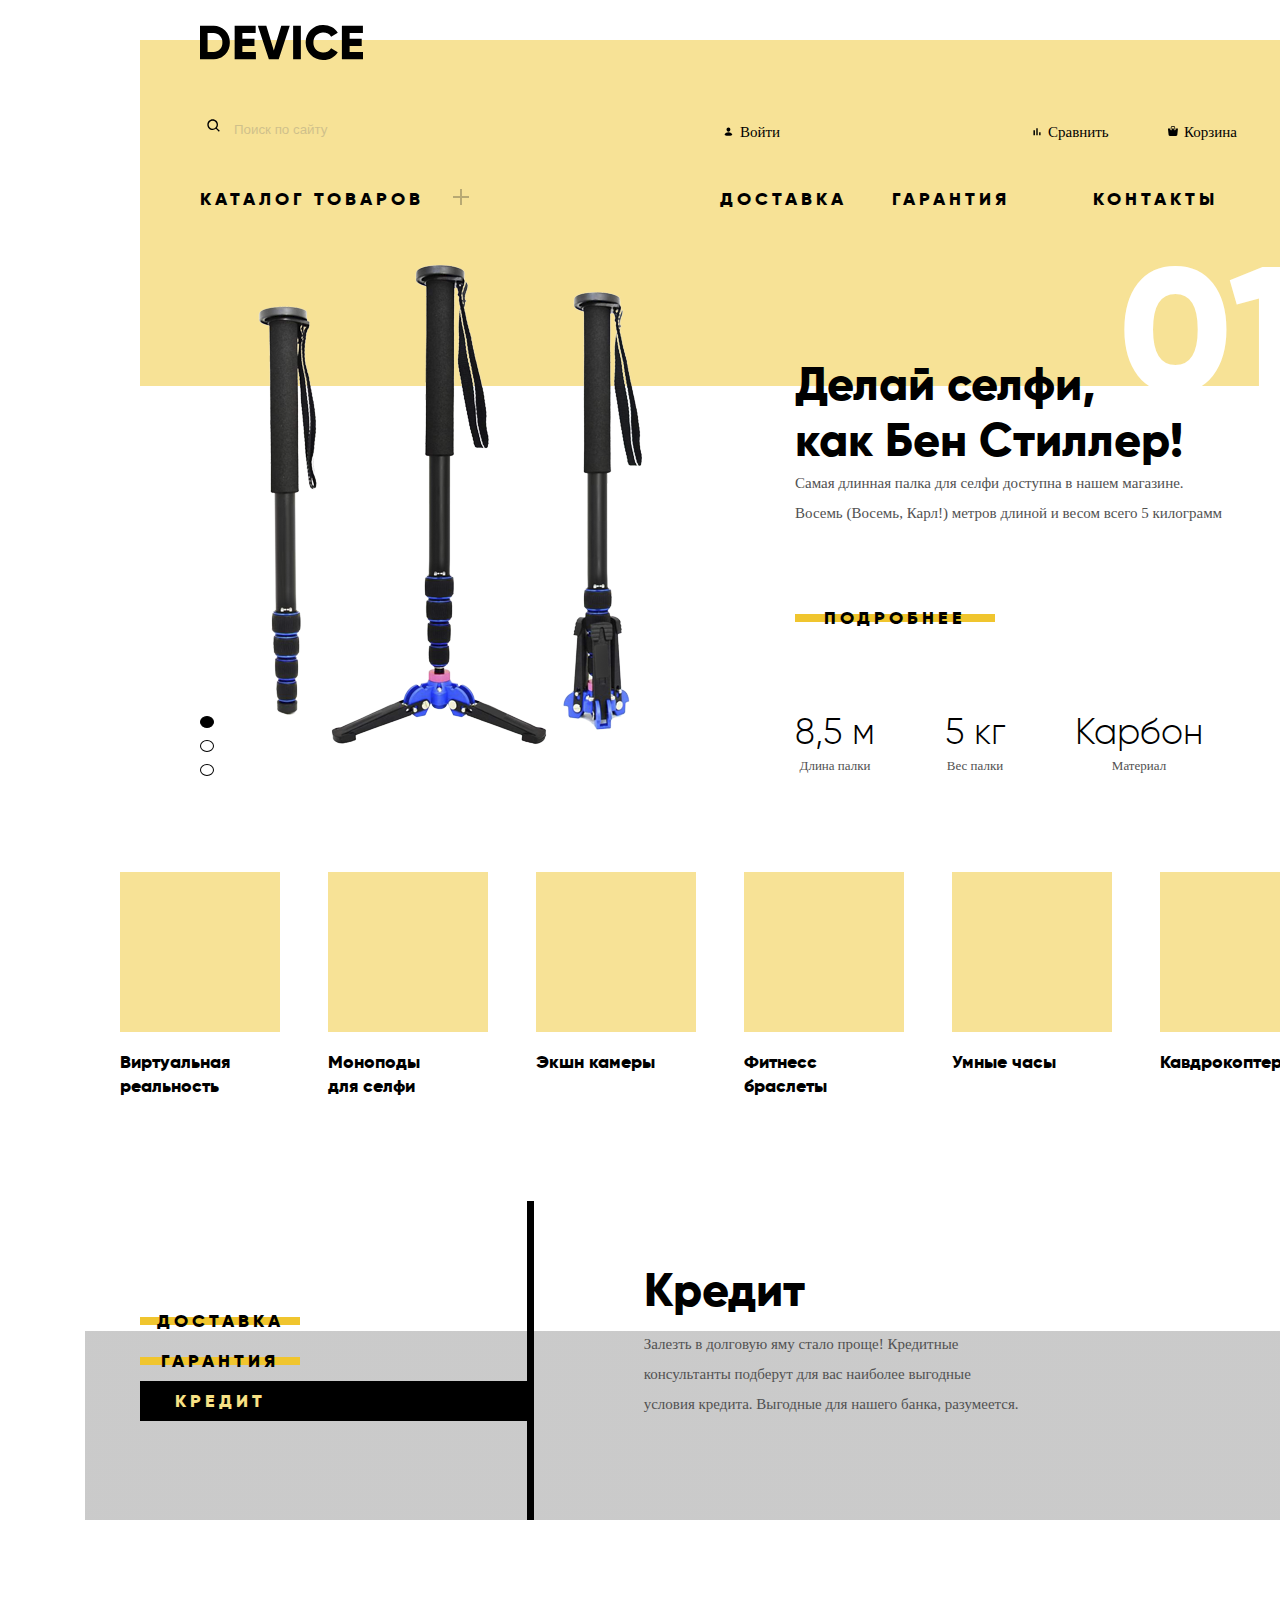
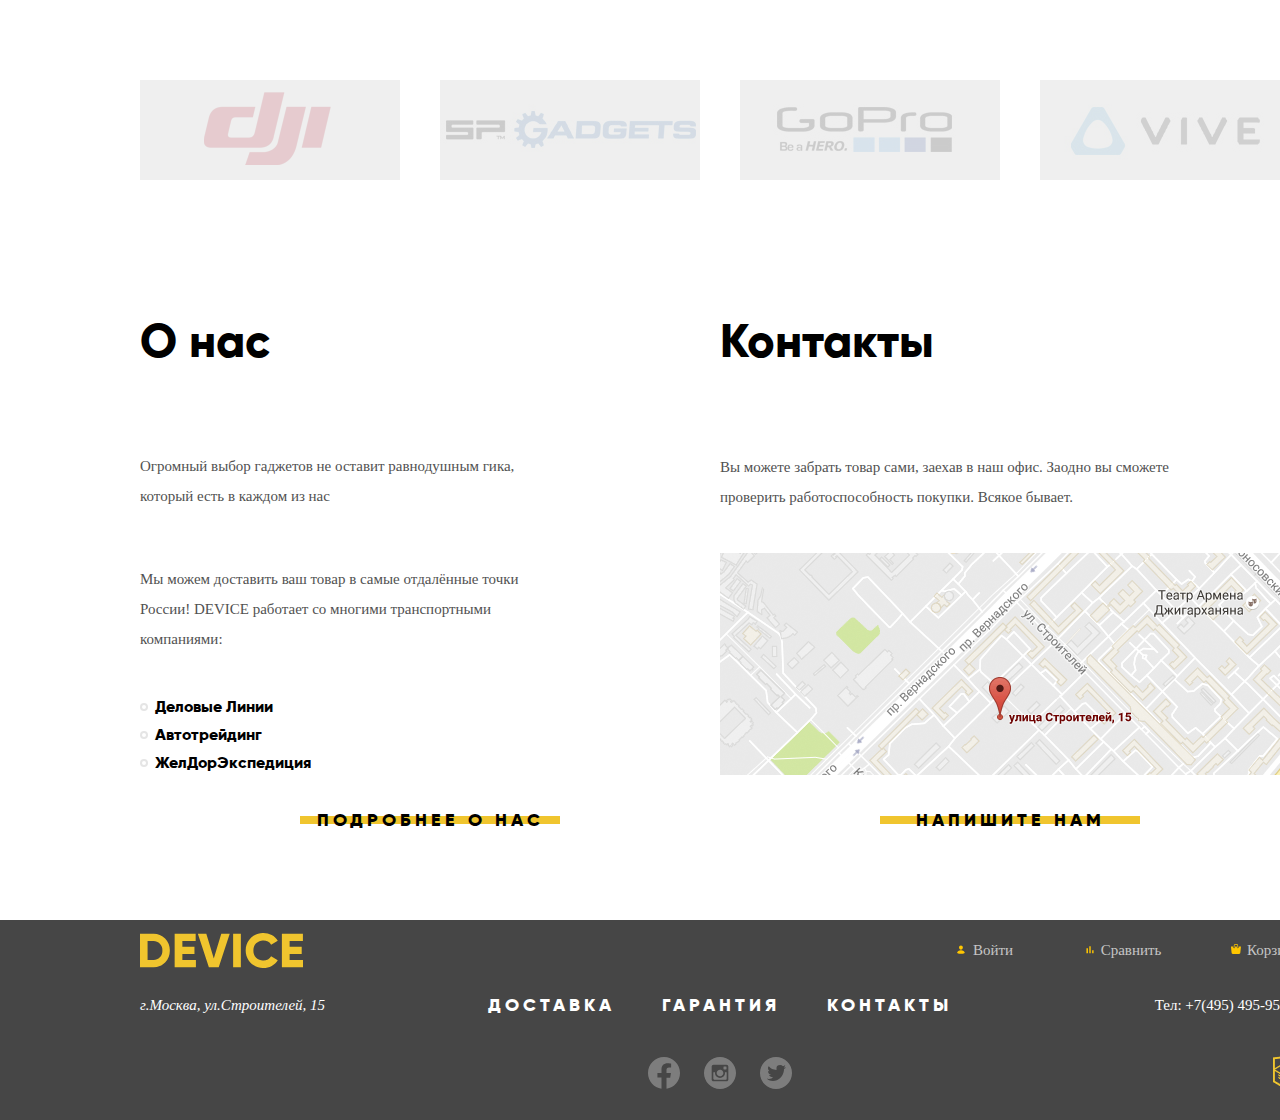
==== commit 55ce7f61: "repear path" ====
--- a/index.html
+++ b/index.html
@@ -29,7 +29,7 @@
     </svg>
     <header class="header">
       <a class="logo header-logo link" href="/index.html">
-        <img src="/img/logo.svg" width="163" height="35" alt="Логотип сайта Device" />
+        <img src="img/logo.svg" width="163" height="35" alt="Логотип сайта Device" />
       </a>
       <nav class="header-nav">
         <form class="search-form">
@@ -126,7 +126,7 @@
           <li class="main-slider-item slider-item--active">
             <div class="slider-img">
               <img
-                src="/img/slider-1.png"
+                src="img/slider-1.png"
                 width="384"
                 height="486"
                 alt="Селфи палка"
@@ -163,7 +163,7 @@
           <li class="main-slider-item">
             <div class="slider-img">
               <img
-                src="/img/slider-2.png"
+                src="img/slider-2.png"
                 width="345"
                 height="485"
                 alt="Фитнесс браслет"
@@ -190,7 +190,7 @@
           <li class="main-slider-item">
             <div class="slider-img">
               <img
-                src="/img/slider-3.png"
+                src="img/slider-3.png"
                 width="526"
                 height="334"
                 alt="Кавдрокоптер"
@@ -326,16 +326,16 @@
       <section class="main-logo-wrapper">
         <h2 class="visually-hidden">Логотипы</h2>
         <a class="logo-link link" href="#">
-          <img src="/img/djl.png" width="260" height="100" alt="logo djl" />
+          <img src="img/djl.png" width="260" height="100" alt="logo djl" />
         </a>
         <a class="logo-link link" href="#">
-          <img src="/img/sp.png" width="260" height="100" alt="logo sp" />
+          <img src="img/sp.png" width="260" height="100" alt="logo sp" />
         </a>
         <a class="logo-link link" href="#">
-          <img src="/img/gopro.png" width="260" height="100" alt="logo gopro" />
+          <img src="img/gopro.png" width="260" height="100" alt="logo gopro" />
         </a>
         <a class="logo-link link" href="#">
-          <img src="/img/vive.png" width="260" height="100" alt="logo vive" />
+          <img src="img/vive.png" width="260" height="100" alt="logo vive" />
         </a>
       </section>
       <section class="main-info">
@@ -366,7 +366,7 @@
             проверить работоспособность покупки. Всякое бывает.
           </p>
           <button class="info-map-button">
-            <img src="/img/map.png" width="560" height="222" alt="Карта" />
+            <img src="img/map.png" width="560" height="222" alt="Карта" />
           </button>
           <button class="info-button button feedback-button" href="#">напишите нам</button>
         </div>
@@ -375,7 +375,7 @@
     <footer class="page-footer footer">
       <div class="footer-content-wrapper">
         <a class="footer-logo logo link" href="/index.html">
-          <img src="/img/logo-1.svg" alt="Логотип Девайс" />
+          <img src="img/logo-1.svg" alt="Логотип Девайс" />
         </a>
         <div class="footer-link-wrapper">
           <a class="footer-link login" href="#">
@@ -461,7 +461,7 @@
         </section>
         <a class="academy-logo" href="https://htmlacademy.ru/">
           <img
-            src="/img/logo-html.png"
+            src="img/logo-html.png"
             width="27"
             height="35"
             alt="Логотип Академии"
--- a/css/style.css
+++ b/css/style.css
@@ -545,28 +545,28 @@
   background-position: center;
 }
 .popular-1::before {
-   background-image: url(/img/popular-1.png);
+   background-image: url(img/popular-1.png);
  }
 
 .popular-2::before {
-  background-image: url(/img/popular-2.png);
+  background-image: url(img/popular-2.png);
   background-position: bottom;
 }
 
 .popular-3::before {
-  background-image: url(/img/popular-3.png);
+  background-image: url(img/popular-3.png);
 }
 
 .popular-4::before {
-  background-image: url(/img/popular-4.png);
+  background-image: url(img/popular-4.png);
 }
 
 .popular-5::before {
-  background-image: url(/img/popular-5.png);
+  background-image: url(img/popular-5.png);
 }
 
 .popular-6::before {
-  background-image: url(/img/popular-6.png);
+  background-image: url(img/popular-6.png);
 }
 
 .popular-list h3 {
@@ -661,19 +661,19 @@
 }
 
 .warranty::before {
-  background-image: url(/img/warranty.png);
+  background-image: url(img/warranty.png);
   width: 171px;
   height: 195px;
 }
 
 .credit::before {
-  background-image: url(/img/credit.png);
+  background-image: url(img/credit.png);
   width: 156px;
   height: 188px;
 }
 
 .delivery::before {
-  background-image: url(/img/delivery.png);
+  background-image: url(img/delivery.png);
   width: 136px;
   height: 164px;
 }
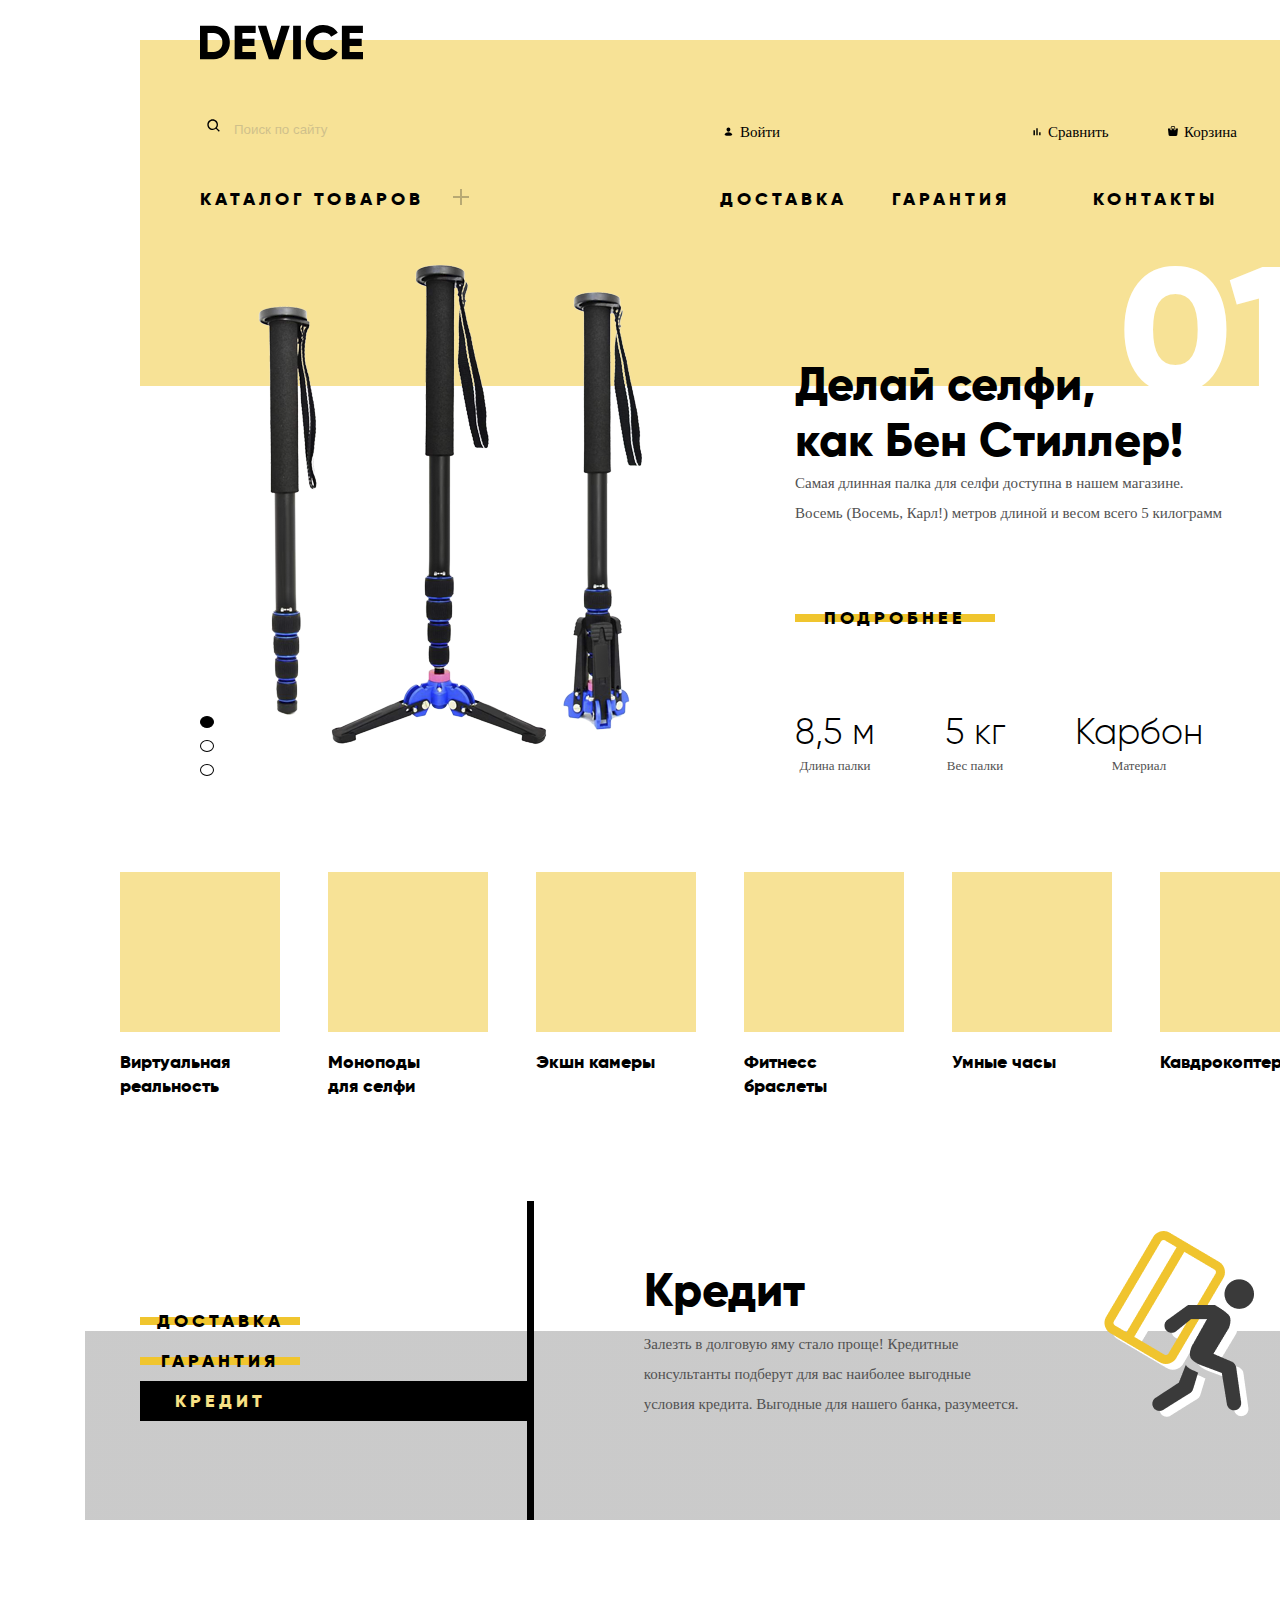
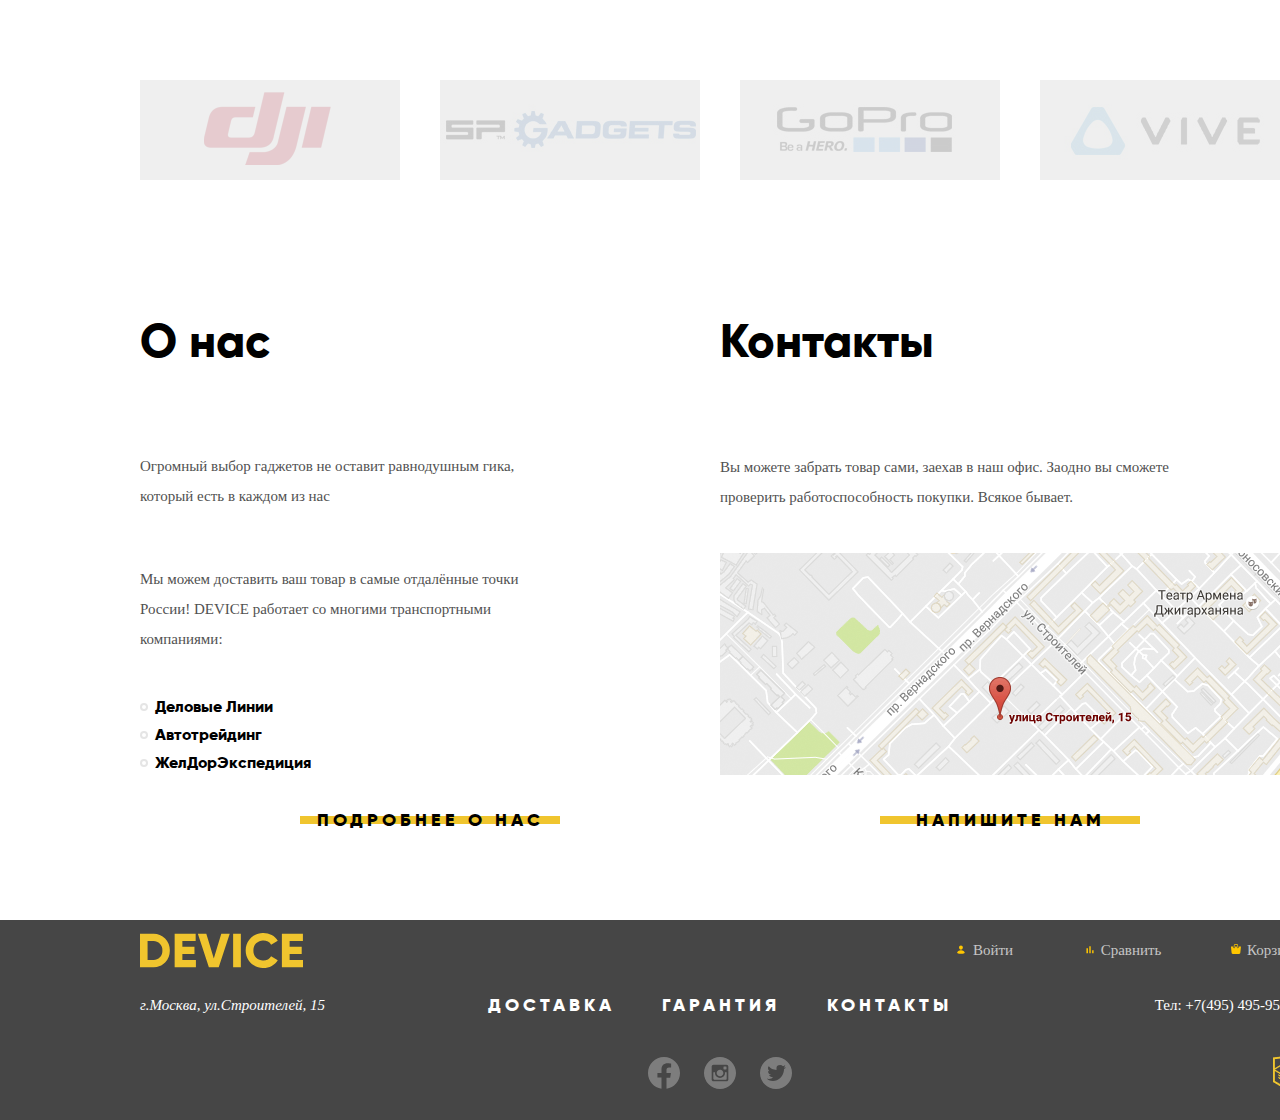
==== commit 82d80533: "add readme" ====
--- a/index.html
+++ b/index.html
@@ -28,7 +28,7 @@
       </symbol>
     </svg>
     <header class="header">
-      <a class="logo header-logo link" href="/index.html">
+      <a class="logo header-logo link" href="index.html">
         <img src="img/logo.svg" width="163" height="35" alt="Логотип сайта Device" />
       </a>
       <nav class="header-nav">
@@ -141,9 +141,9 @@
                 Самая длинная палка для селфи доступна в нашем магазине. <br />
                 Восемь (Восемь, Карл!) метров длиной и весом всего 5 килограмм
               </p>
-              <button class="button slider-content-button" href="#">
+              <a class="button slider-content-button" href="#">
                 Подробнее
-              </button>
+              </a>
               <div class="slider-table">
                 <div class="slider-table-column">
                   <div class="slider-table-value">8,5 м</div>
@@ -368,13 +368,13 @@
           <button class="info-map-button">
             <img src="img/map.png" width="560" height="222" alt="Карта" />
           </button>
-          <button class="info-button button feedback-button" href="#">напишите нам</button>
+          <a class="info-button button feedback-button" href="#">напишите нам</a>
         </div>
       </section>
     </main>
     <footer class="page-footer footer">
       <div class="footer-content-wrapper">
-        <a class="footer-logo logo link" href="/index.html">
+        <a class="footer-logo logo link" href="index.html">
           <img src="img/logo-1.svg" alt="Логотип Девайс" />
         </a>
         <div class="footer-link-wrapper">
@@ -413,7 +413,8 @@
           >Тел: +7(495) 495-95-95</a
         >
         <section class="social-wrapper">
-          <a href="/">
+          <h3 class="visually-hidden">Социальные сети</h3>
+          <a href="https://ru-ru.facebook.com/">
             <span class="visually-hidden"> Facebook </span>
             <svg
               width="32"
@@ -428,7 +429,7 @@
               />
             </svg>
           </a>
-          <a href="/">
+          <a href="https://www.instagram.com/">
             <span class="visually-hidden"> Instagram </span>
             <svg
               width="32"
@@ -443,7 +444,7 @@
               />
             </svg>
           </a>
-          <a href="/">
+          <a href="https://twitter.com/?lang=ru">
             <span class="visually-hidden"> Twitter </span>
             <svg
               width="32"
@@ -483,7 +484,7 @@
         <input class = "email-input text" type="email" id='email-email' name="email" placeholder="example@email.com" required/>
       </p>
         <label for="text-text">Текст письма:</label>
-        <textarea class= "text" type="text" id='text-text' name="text" minlength="10" required placeholder="Напишите сообщение не менее 10 символов"></textarea>
+        <textarea class= "text" id='text-text' name="text" minlength="10" required placeholder="Напишите сообщение не менее 10 символов"></textarea>
         <button class="feedback-submit-button button" type="submit">
           отправить
         </button>
--- a/css/style.css
+++ b/css/style.css
@@ -661,19 +661,19 @@
 }
 
 .warranty::before {
-  background-image: url(img/warranty.png);
+  background-image: url('../img/warranty.png');
   width: 171px;
   height: 195px;
 }
 
 .credit::before {
-  background-image: url(img/credit.png);
+  background-image: url('../img/credit.png');
   width: 156px;
   height: 188px;
 }
 
 .delivery::before {
-  background-image: url(img/delivery.png);
+  background-image: url('../img/delivery.png');
   width: 136px;
   height: 164px;
 }
